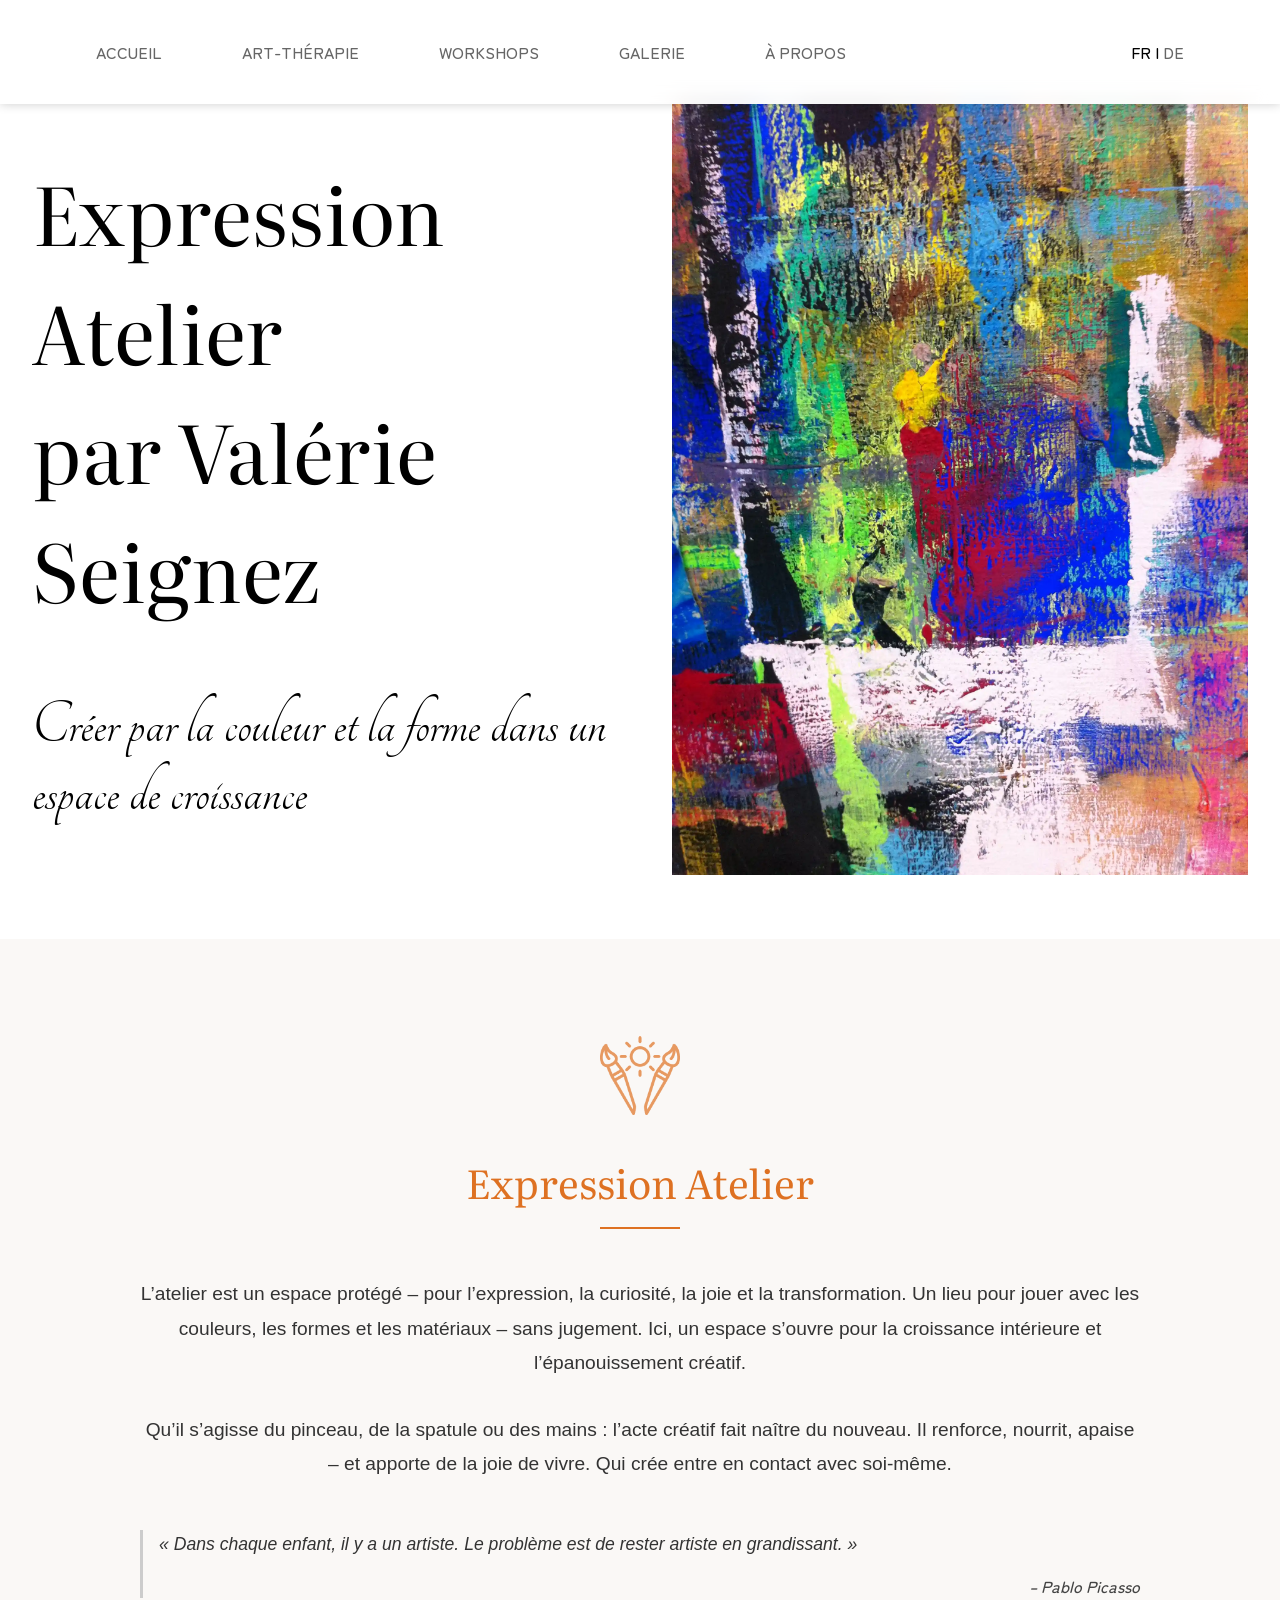
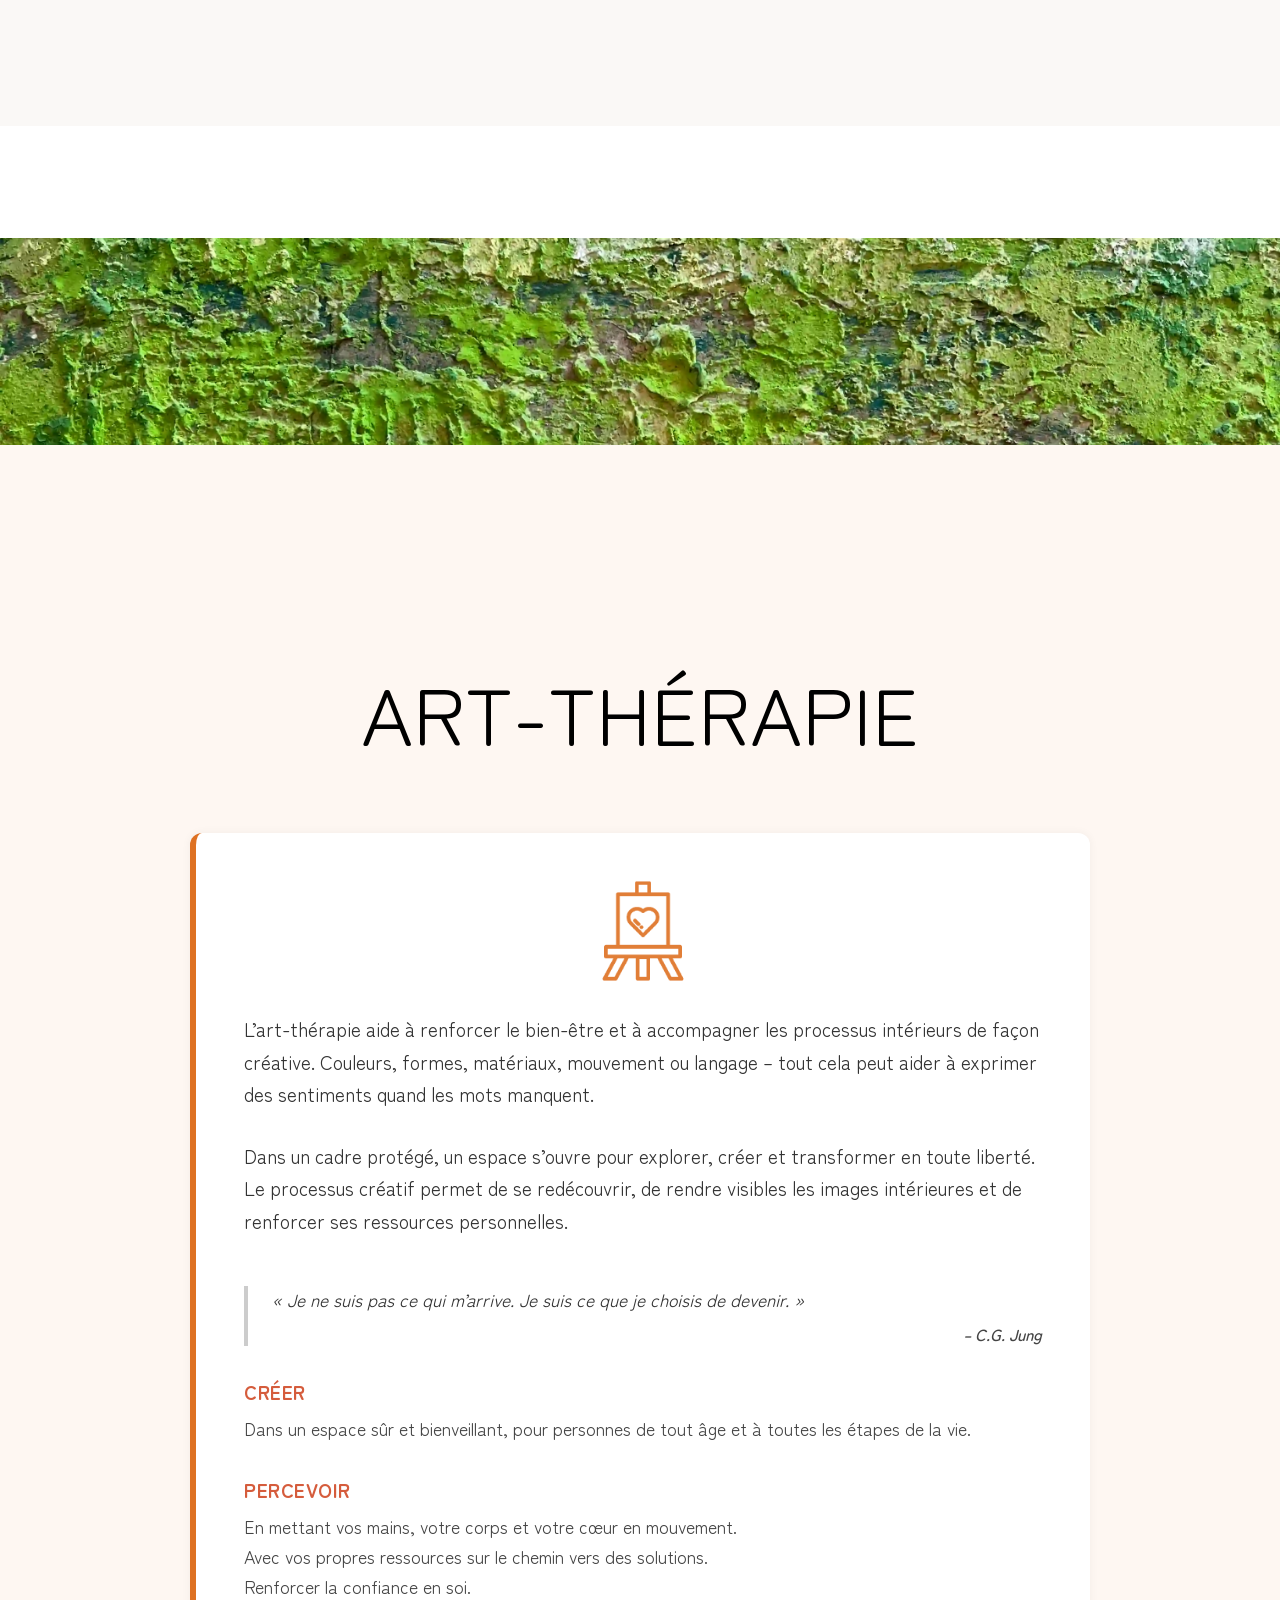
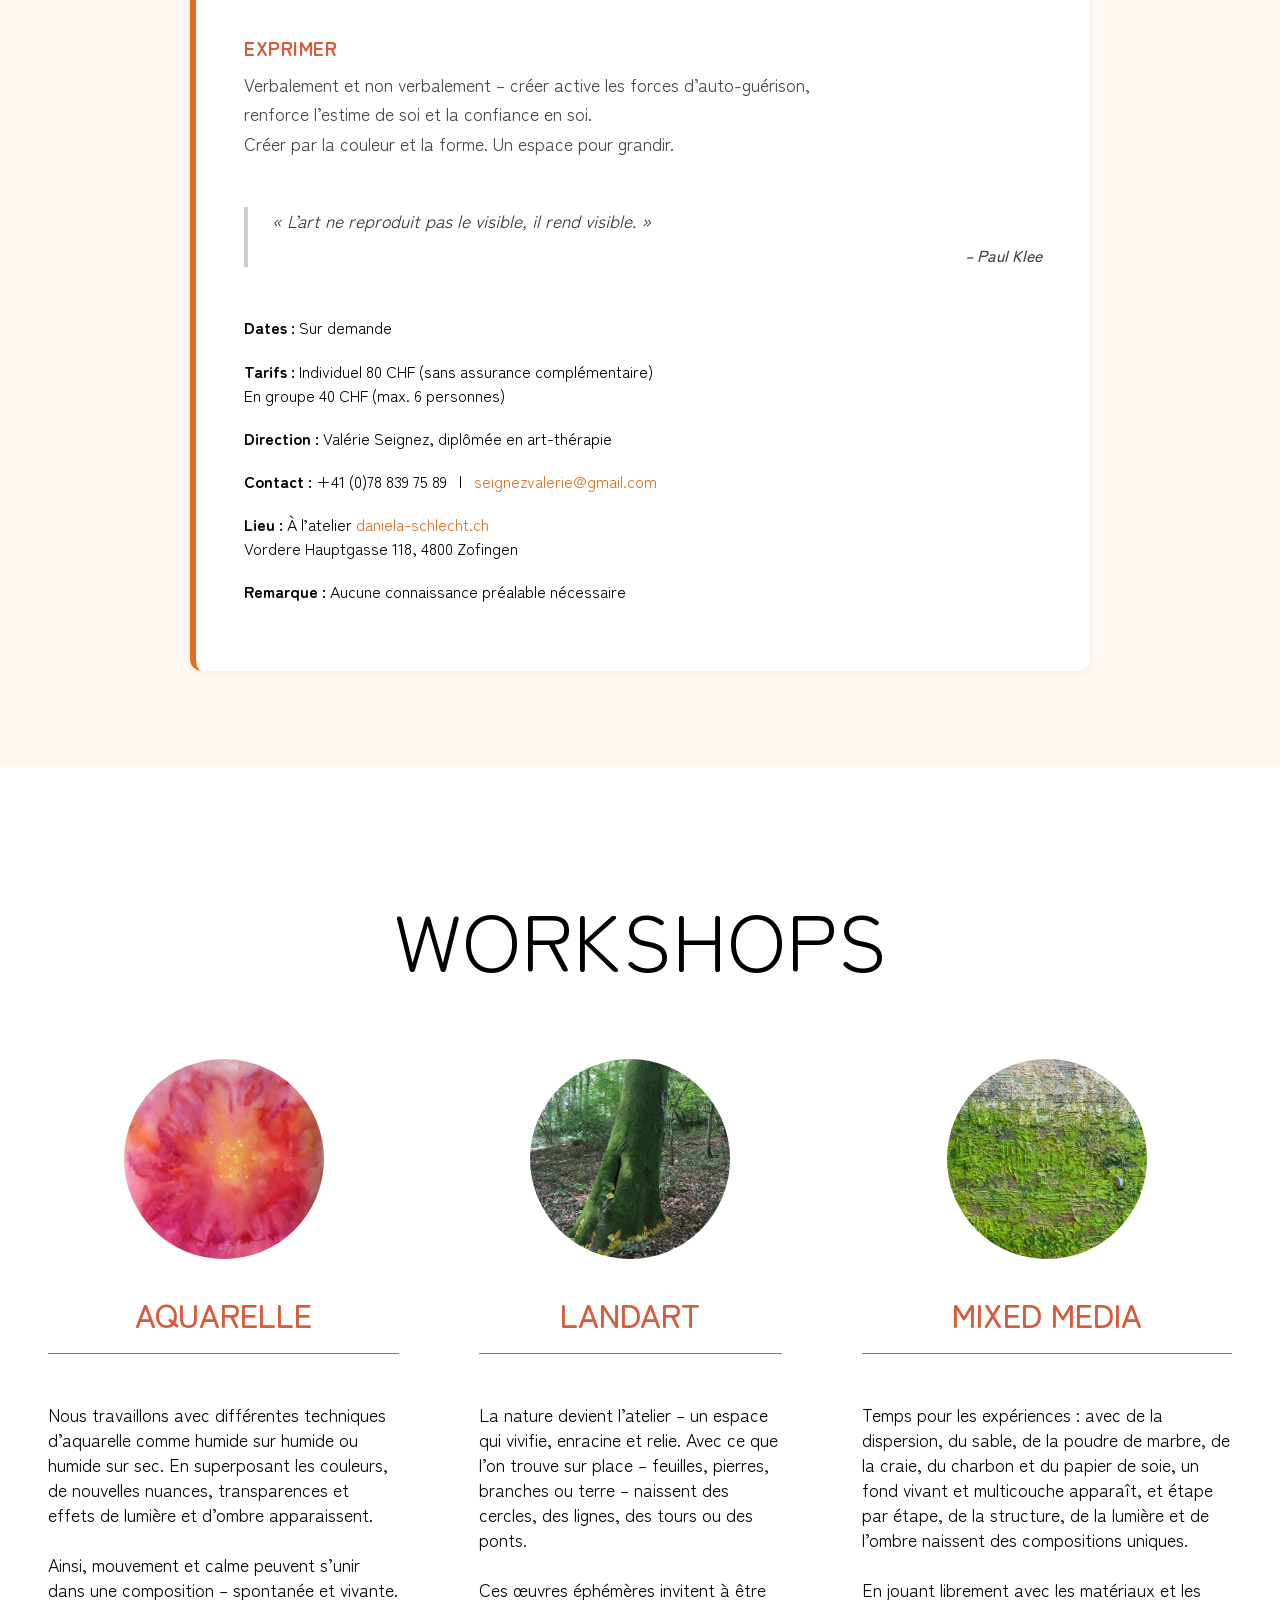
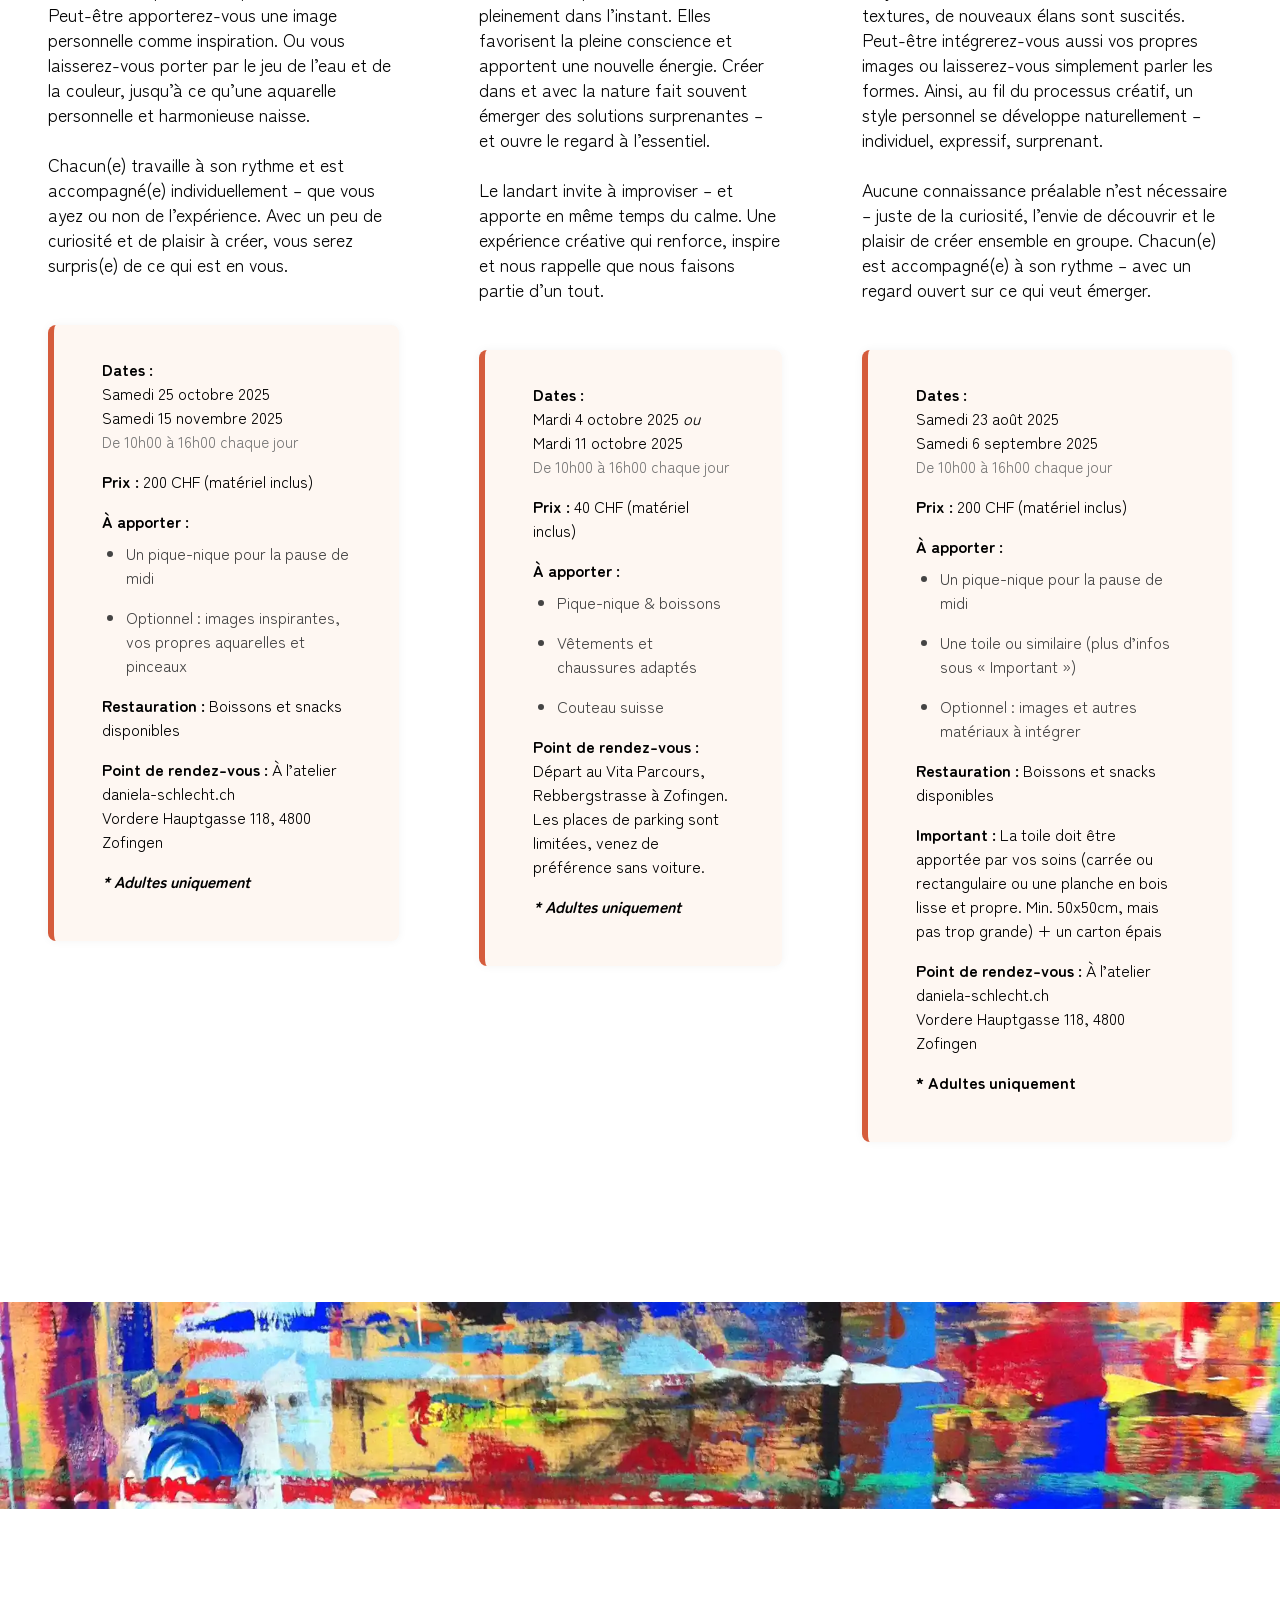
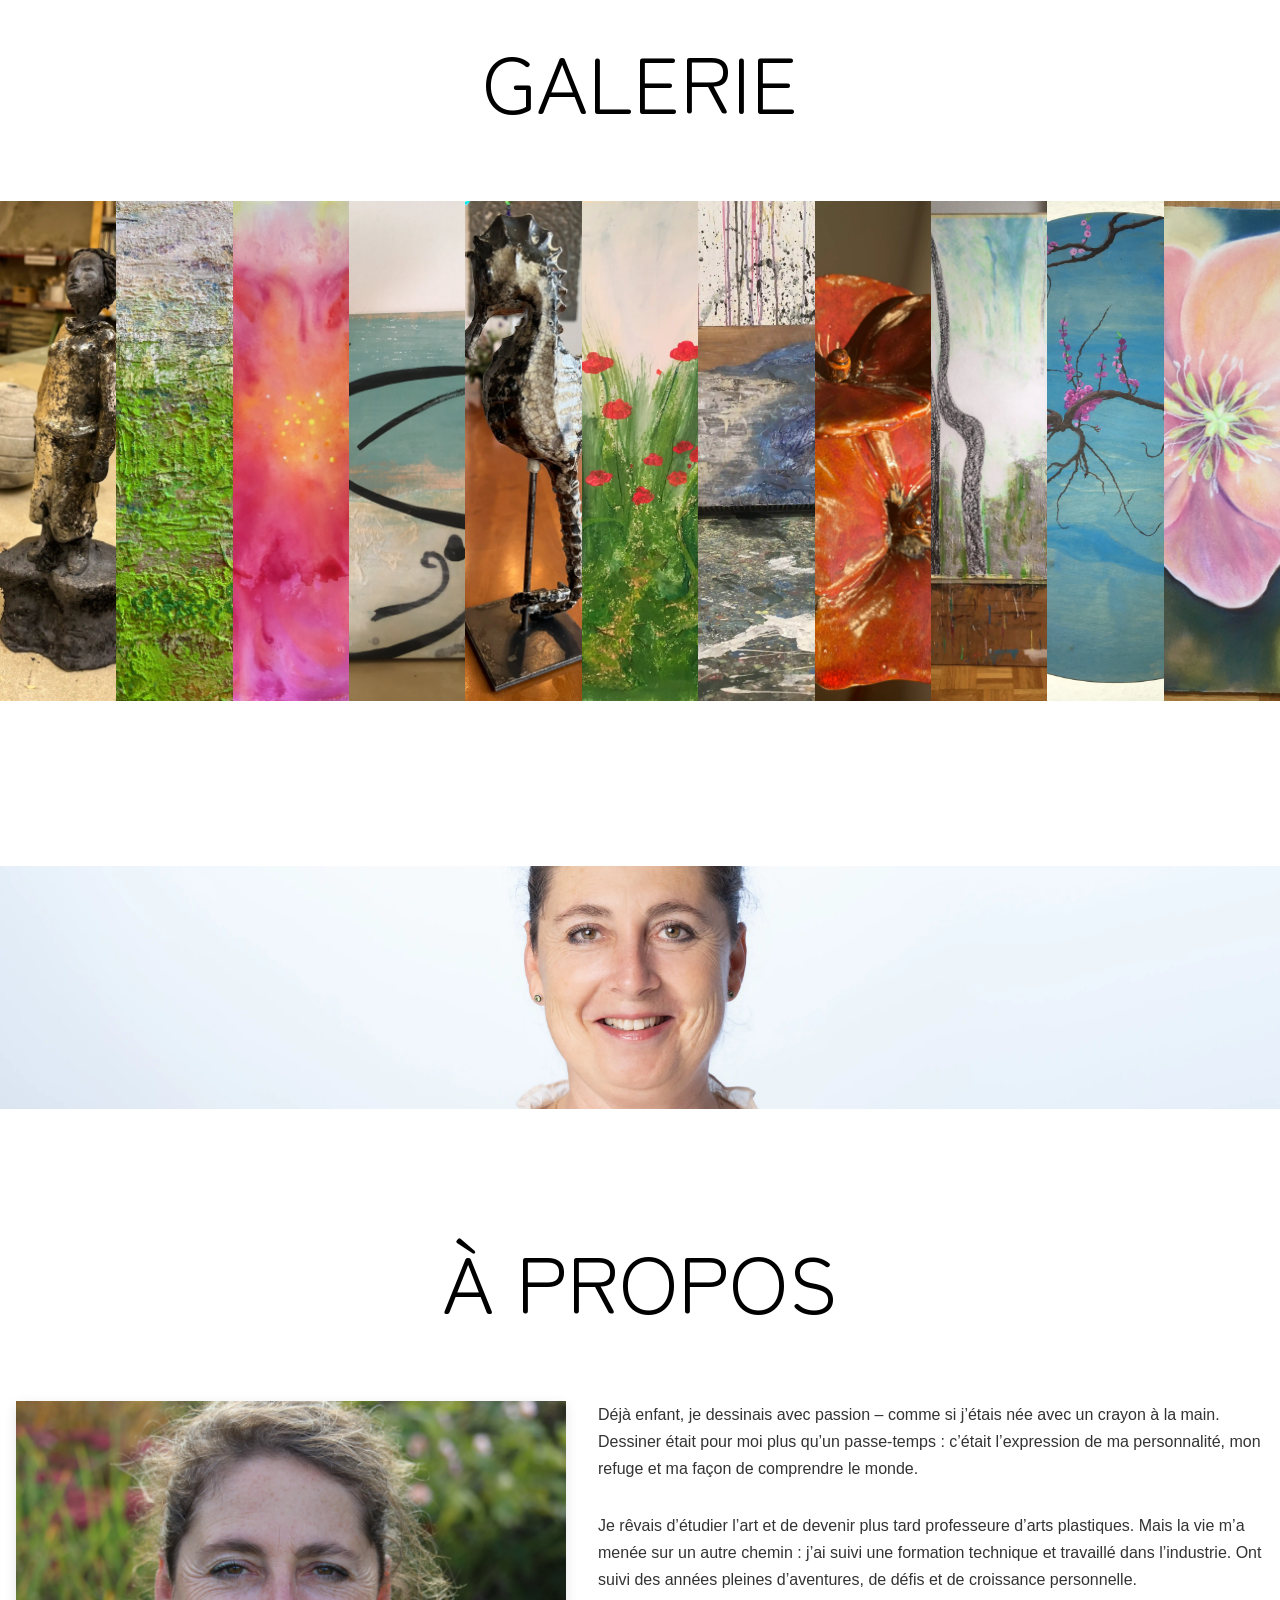
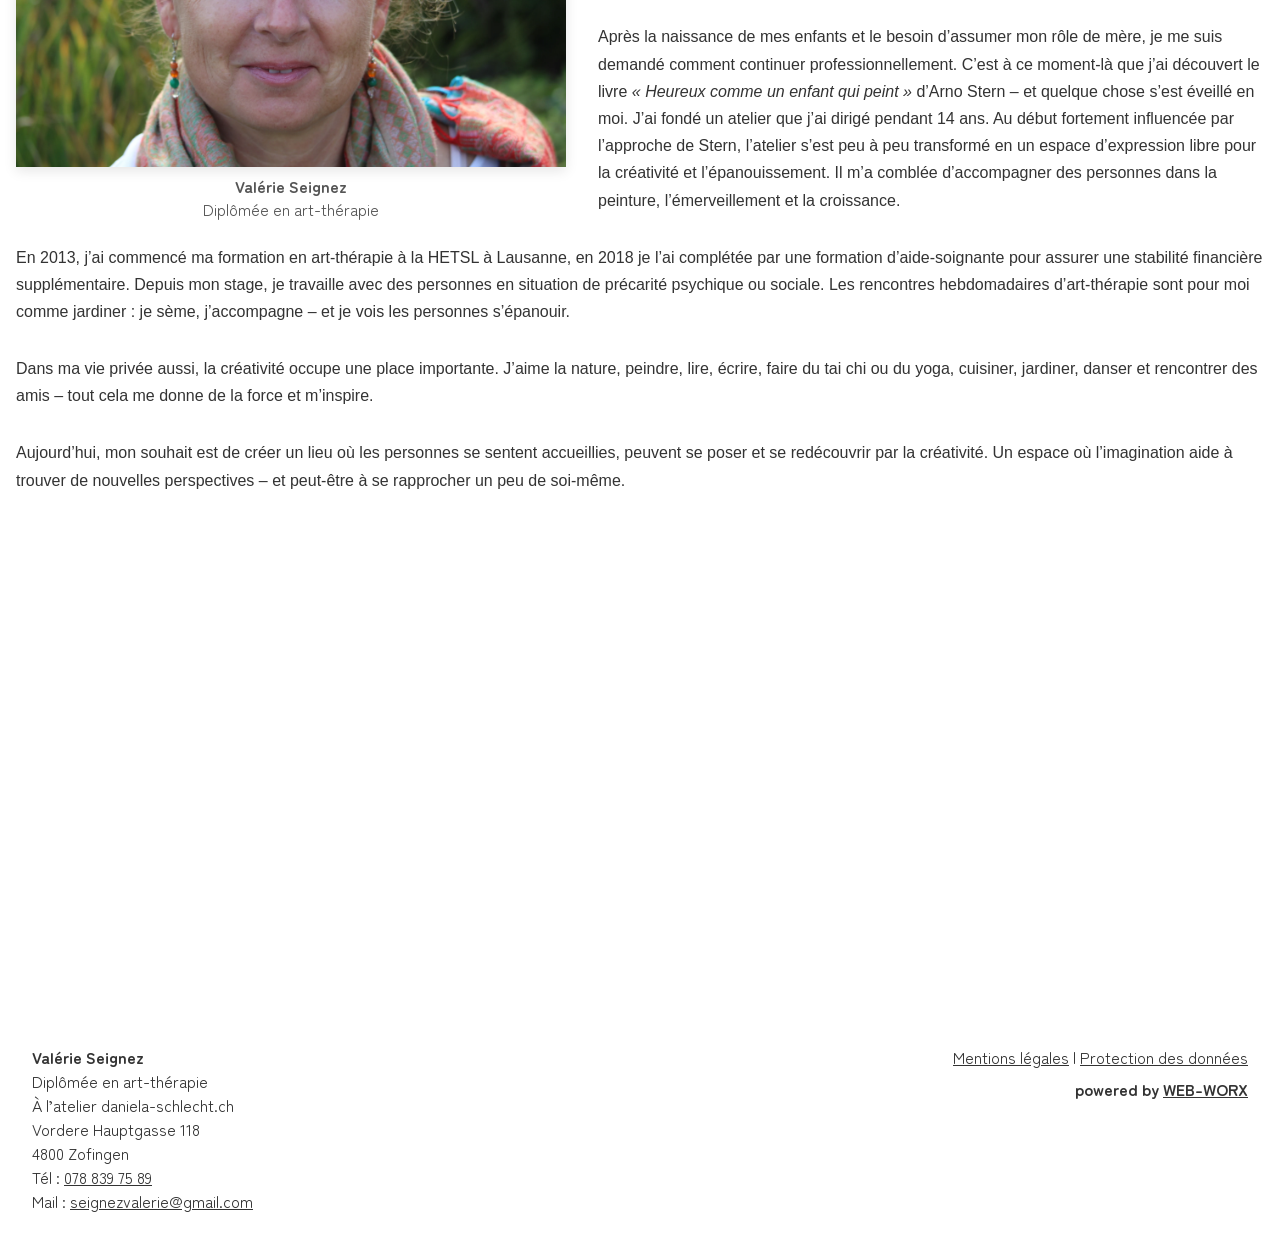
==== français/index.html @ 840bc76c "Translate" ====
<!DOCTYPE html>
<html lang="fr">
    <head>
        <meta charset="UTF-8">
        <meta name="viewport" content="width=device-width, initial-scale=1.0">

        <!--META DESCRIPTIONS-->
        <meta name="description" content="Bienvenue chez Expression Atelier de Valérie Seignez – art-thérapie, atelier d’expression et workshops">
        <meta name="keywords" content="Expression Atelier, Valérie Seignez, Zofingen, peinture, art-thérapie, atelier créatif, thérapie, art, WEB-WORX, Nino Binda">
        <meta name="author" content="Nino Binda von WEB-WORX / https://web-worx.ch/">
        <!-- Basic Open Graph Tags -->
        <meta property="og:title" content="Expression Atelier de Valérie Seignez – La peinture pour votre bien-être">
        <meta property="og:description" content="Bienvenue chez Expression Atelier de Valérie Seignez – art-thérapie, atelier d’expression et workshops">
        <meta property="og:url" content="https://expression-atelier.ch/français/">
        <meta property="og:type" content="website">
        <meta property="og:site_name" content="Expression Atelier de Valérie Seignez">
        <meta property="og:locale" content="fr_CH">
        <!-- Twitter Card data -->
        <meta name="twitter:card" content="summary_large_image">
        <meta name="twitter:title" content="Expression Atelier de Valérie Seignez – La peinture pour votre bien-être">
        <meta name="twitter:description" content="Bienvenue chez Expression Atelier de Valérie Seignez – art-thérapie, atelier d’expression et workshops">
        <meta name="twitter:url" content="https://expression-atelier.ch/français/">

        <title>Expression Atelier | Valérie Seignez</title>

        <!--LINKS ALLGEMEIN-->
        <link rel="canonical" href="https://expression-atelier.ch/français/">
        <link rel="icon" href="../media/flavicon.ico" type="image/x-icon">
        <link rel="stylesheet" href="../styles.css">
        <!--LINKS FONT : Zen Maru Gothic-->
        <link rel="preconnect" href="https://fonts.googleapis.com">
        <link rel="preconnect" href="https://fonts.gstatic.com" crossorigin>
        <link href="https://fonts.googleapis.com/css2?family=Zen+Maru+Gothic:wght@300;400;500;700;900&display=swap" rel="stylesheet">
        <!--LINKS FONT : Literata-->
        <link rel="preconnect" href="https://fonts.googleapis.com">
        <link rel="preconnect" href="https://fonts.gstatic.com" crossorigin>
        <link href="https://fonts.googleapis.com/css2?family=Literata:ital,opsz,wght@0,7..72,200..900;1,7..72,200..900&display=swap" rel="stylesheet">
        <!--LINKS FONT: Tangerine-->
        <link rel="preconnect" href="https://fonts.googleapis.com">
        <link rel="preconnect" href="https://fonts.gstatic.com" crossorigin>
        <link href="https://fonts.googleapis.com/css2?family=Tangerine:wght@400;700&display=swap" rel="stylesheet">
    </head>
<body>
    <header id="header">
        <!--NAVIGATION-->
        <nav>
            <ul class="nav-links">
                <li><a href="#infos">ACCUEIL</a></li>
                <li><a href="#maltherapie">ART-THÉRAPIE</a></li>
                <li><a href="#workshops">WORKSHOPS</a></li>
                <li><a href="#gallery">GALERIE</a></li>
                <li><a href="#uebermich">À PROPOS</a></li>
            </ul>

            <ul class="language">
                <li>FR | <a href="../index.html">DE</a></li>
            </ul>

            <button class="nav-btn" id="navToggle" aria-label="Ouvrir la navigation">
                <span class="bar"></span>
                <span class="bar"></span>
                <span class="bar"></span>
            </button>
        </nav>

    </header>

    <main>
        <section id="infos">
            <div class="sections">
                <div class="info-container">
                <div class="info-text">
                    <h1>Expression Atelier <br> par Valérie Seignez</h1>
                    <h2>Créer par la couleur et la forme dans un espace de croissance</h2>
                </div>
                <div class="info-image">
                    <img src="../media/gemaelde.webp" alt="Une toile avec une peinture colorée de Valérie Seignez">
                </div>
                </div>
            </div>
        </section>

        <section id="intro">
            <div class="intro-container">
                <div class="intro-inhalt">
                <img src="../media/pinsel.png" alt="Symbole : pinceau">
                
                <h3 class="intro-title">Expression Atelier</h3>
                <div class="intro-strich"></div>
                
                <p>
                    L’atelier est un espace protégé – pour l’expression, la curiosité, la joie et la transformation.  
                    Un lieu pour jouer avec les couleurs, les formes et les matériaux – sans jugement.  
                    Ici, un espace s’ouvre pour la croissance intérieure et l’épanouissement créatif.
                </p>

                <p>
                    Qu’il s’agisse du pinceau, de la spatule ou des mains : l’acte créatif fait naître du nouveau.  
                    Il renforce, nourrit, apaise – et apporte de la joie de vivre.  
                    Qui crée entre en contact avec soi-même.
                </p>

                <blockquote>
                    <p>« Dans chaque enfant, il y a un artiste. Le problème est de rester artiste en grandissant. »</p>
                    <cite>– Pablo Picasso</cite>
                </blockquote>
                </div>
            </div>
        </section>

        <div class="querbild-container querbild1" role="img" aria-label="Image provenant de l’art-thérapie"></div>

        <section id="maltherapie">
            <div class="maltherapie-container">
                
                <h4 class="titels">ART-THÉRAPIE</h4>
                
                <div class="maltherapie-box">
                <img class="maltherapie-symbol" src="../media/atelier.png" alt="Symbole : atelier">

                <p>
                    L’art-thérapie aide à renforcer le bien-être et à accompagner les processus intérieurs de façon créative.  
                    Couleurs, formes, matériaux, mouvement ou langage – tout cela peut aider à exprimer des sentiments quand les mots manquent.
                </p>

                <p>
                    Dans un cadre protégé, un espace s’ouvre pour explorer, créer et transformer en toute liberté.  
                    Le processus créatif permet de se redécouvrir, de rendre visibles les images intérieures et de renforcer ses ressources personnelles.
                </p>

                <blockquote>
                    <p>« Je ne suis pas ce qui m’arrive. Je suis ce que je choisis de devenir. »</p>
                    <cite>– C.G. Jung</cite>
                </blockquote>

                <div class="maltherapie-aspekte">
                    <h5>CRÉER</h5>
                    <p>Dans un espace sûr et bienveillant, pour personnes de tout âge et à toutes les étapes de la vie.</p>

                    <h5>PERCEVOIR</h5>
                    <p>En mettant vos mains, votre corps et votre cœur en mouvement.<br>
                    Avec vos propres ressources sur le chemin vers des solutions.<br>
                    Renforcer la confiance en soi.</p>

                    <h5>EXPRIMER</h5>
                    <p>Verbalement et non verbalement – créer active les forces d’auto-guérison,<br>
                    renforce l’estime de soi et la confiance en soi.<br>
                    Créer par la couleur et la forme. Un espace pour grandir.</p>
                </div>
                
                <blockquote>
                    <p>« L’art ne reproduit pas le visible, il rend visible. »</p>
                    <cite>– Paul Klee</cite>
                </blockquote>

                <ul class="maltherapie-info">
                    <li><strong>Dates :</strong> Sur demande</li>
                    <li><strong>Tarifs :</strong> Individuel 80 CHF (sans assurance complémentaire)<br>En groupe 40 CHF (max. 6 personnes)</li>
                    <li><strong>Direction :</strong> Valérie Seignez, diplômée en art-thérapie</li>
                    <li><strong>Contact :</strong> +41 (0)78 839 75 89 &nbsp; | &nbsp; <a href="mailto:seignezvalerie@gmail.com">seignezvalerie@gmail.com</a></li>
                    <li><strong>Lieu :</strong> À l’atelier <a href="https://daniela-schlecht.ch" target="_blank">daniela-schlecht.ch</a><br>Vordere Hauptgasse 118, 4800 Zofingen</li>
                    <li><strong>Remarque :</strong> Aucune connaissance préalable nécessaire</li>
                </ul>
                </div>
            </div>
        </section>

        <section id="workshops">
                <h4 class="titels">WORKSHOPS</h4>

                <div class="angebot-container">

                    <div class="angebotbox">
                        <img class="rundbild" src="../media/aquarell-blume-quadrat.webp" alt="Peinture aquarelle en tons rouges d’une fleur par Valérie Seignez">
                        <h3 class="angeboth3-1">AQUARELLE</h3>
                        <div class="strich2"></div>
                        <p>Nous travaillons avec différentes techniques d’aquarelle comme humide sur humide ou humide sur sec.
                        En superposant les couleurs, de nouvelles nuances, transparences et effets de lumière et d’ombre apparaissent.<br><br>
                        Ainsi, mouvement et calme peuvent s’unir dans une composition – spontanée et vivante.
                        Peut-être apporterez-vous une image personnelle comme inspiration. Ou vous laisserez-vous porter par le jeu de l’eau et de la couleur,
                        jusqu’à ce qu’une aquarelle personnelle et harmonieuse naisse.<br><br>
                        Chacun(e) travaille à son rythme et est accompagné(e) individuellement – que vous ayez ou non de l’expérience.
                        Avec un peu de curiosité et de plaisir à créer, vous serez surpris(e) de ce qui est en vous.</p>
                        <div class="workshop-box">
                            <!--
                            <h3 class="angeboth3-1">Dates des workshops</h3>
                            <div class="strich2"></div>
                            -->

                            <ul class="workshop-info">
                            <li><strong>Dates :</strong> <br>Samedi 25 octobre 2025<br>Samedi 15 novembre 2025<br>
                                <span class="subtext">De 10h00 à 16h00 chaque jour</span>
                            </li>
                            <li><strong>Prix :</strong> 200 CHF (matériel inclus)</li>
                            <li><strong>À apporter :</strong>
                                <ul>
                                <li>Un pique-nique pour la pause de midi</li>
                                <li>Optionnel : images inspirantes, vos propres aquarelles et pinceaux</li>
                                </ul>
                            </li>
                            <li><strong>Restauration :</strong> Boissons et snacks disponibles</li>
                            <li><strong>Point de rendez-vous :</strong> À l’atelier daniela-schlecht.ch<br>Vordere Hauptgasse 118, 4800 Zofingen</li>
                            <li><strong><i>* Adultes uniquement</i></strong></li>
                            </ul>
                        </div>
                    </div>

                    <div class="angebotbox">
                        <img class="rundbild" src="../media/natur-baum-quadrat.webp" alt="Photo d’un arbre recouvert de mousse en forêt">
                        <h3 class="angeboth3-1">LANDART</h3>
                        <div class="strich2"></div>
                        <p>La nature devient l’atelier – un espace qui vivifie, enracine et relie.
                        Avec ce que l’on trouve sur place – feuilles, pierres, branches ou terre – naissent des cercles, des lignes,
                        des tours ou des ponts.<br><br>
                        Ces œuvres éphémères invitent à être pleinement dans l’instant. Elles favorisent la pleine conscience et apportent une nouvelle énergie.
                        Créer dans et avec la nature fait souvent émerger des solutions surprenantes – et ouvre le regard à l’essentiel.<br><br>
                        Le landart invite à improviser – et apporte en même temps du calme.
                        Une expérience créative qui renforce, inspire et nous rappelle que nous faisons partie d’un tout.</p>
                        <div class="workshop-box">
                            <!--
                            <h3 class="angeboth3-1">Dates</h3>
                            <div class="strich2"></div>
                            -->

                            <ul class="workshop-info">
                            <li><strong>Dates :</strong> <br>Mardi 4 octobre 2025 <i>ou</i><br>Mardi 11 octobre 2025<br>
                                <span class="subtext">De 10h00 à 16h00 chaque jour</span>
                            </li>
                            <li><strong>Prix :</strong> 40 CHF (matériel inclus)</li>
                            <li><strong>À apporter :</strong>
                                <ul>
                                <li>Pique-nique & boissons</li>
                                <li>Vêtements et chaussures adaptés</li>
                                <li>Couteau suisse</li>
                                </ul>
                            </li>
                            <li><strong>Point de rendez-vous :</strong> Départ au Vita Parcours, Rebbergstrasse à Zofingen. Les places de parking sont limitées,
                            venez de préférence sans voiture.</li>
                            <li><strong><i>* Adultes uniquement</i></strong></li>
                            </ul>
                        </div>
                    </div>

                    <div class="angebotbox">
                        <img class="rundbild" src="../media/mixed-media-gruen.webp" alt="Peinture mixed media en tons verts et blancs">
                        <h3 class="angeboth3-1">MIXED MEDIA</h3>
                        <div class="strich2"></div>
                        <p>Temps pour les expériences : avec de la dispersion, du sable, de la poudre de marbre, de la craie, du charbon et du papier de soie, un fond vivant et multicouche apparaît, et
                        étape par étape, de la structure, de la lumière et de l’ombre naissent des compositions uniques.<br><br>
                        En jouant librement avec les matériaux et les textures, de nouveaux élans sont suscités. Peut-être intégrerez-vous aussi vos propres images ou laisserez-vous simplement parler les formes.
                        Ainsi, au fil du processus créatif, un style personnel se développe naturellement – individuel, expressif, surprenant.<br><br>
                        Aucune connaissance préalable n’est nécessaire – juste de la curiosité, l’envie de découvrir et le plaisir de créer ensemble en groupe.
                        Chacun(e) est accompagné(e) à son rythme – avec un regard ouvert sur ce qui veut émerger.</p>
                        <div class="workshop-box">
                            <!--
                            <h3 class="angeboth3-1">Dates des workshops</h3>
                            <div class="strich2"></div>
                            -->

                            <ul class="workshop-info">
                            <li><strong>Dates :</strong> <br>Samedi 23 août 2025 <br>Samedi 6 septembre 2025<br>
                                <span class="subtext">De 10h00 à 16h00 chaque jour</span>
                            </li>
                            <li><strong>Prix :</strong> 200 CHF (matériel inclus)</li>
                            <li><strong>À apporter :</strong>
                                <ul>
                                <li>Un pique-nique pour la pause de midi</li>
                                <li>Une toile ou similaire (plus d’infos sous « Important »)</li>
                                <li>Optionnel : images et autres matériaux à intégrer</li>
                                </ul>
                            </li>
                            <li><strong>Restauration :</strong> Boissons et snacks disponibles</li>
                            <li><strong>Important :</strong> La toile doit être apportée par vos soins (carrée ou rectangulaire
                            ou une planche en bois lisse et propre. Min. 50x50cm, mais pas trop grande) + un carton épais</li>
                            <li><strong>Point de rendez-vous :</strong> À l’atelier daniela-schlecht.ch<br>Vordere Hauptgasse 118, 4800 Zofingen</li>
                            <li><strong><i></i>* Adultes uniquement</strong></li>
                            </ul>
                        </div>
                    </div>
                </div>

        </section>

        <div class="querbild-container querbild2" role="img" aria-label="Image provenant de l’art-thérapie"></div>

        <section id="gallery">
                <h4 class="titels">GALERIE</h4>

                <ul class="results">
                    <li class="result">
                        <img src="../media/kleine-skulptur.webp" width="500" height="500" alt="Sculpture d’une petite fille">
                    </li>
                    <li class="result">
                        <img src="../media/gruenes-gemaelde.webp" width="500" height="500" alt="Peinture mixed media en tons verts et blancs">
                    </li>
                    <li class="result">
                        <img src="../media/rote-blume-aquarell.webp" width="500" height="500" alt="Peinture aquarelle en tons rouges d’une fleur par Valérie Seignez">
                    </li>
                    <li class="result">
                        <img src="../media/gemaelde-valerie.webp" width="500" height="500" alt="Peinture sur toile par Valérie Seignez">
                    </li>
                    <li class="result">
                        <img src="../media/seepferd-skulptur.webp" width="500" height="500" alt="Photo d’une sculpture réalisée à l’Expression-Atelier">
                    </li>
                    <li class="result">
                        <img src="../media/blumenwiese-gemaelde.webp" width="500" height="500" alt="Image d’un pré fleuri avec des fleurs rouges par Valérie Seignez, peint en art-thérapie">
                    </li>
                    <li class="result">
                        <img src="../media/drei-gemaelde.webp" width="500" height="500" alt="Exposition d’une peinture sur l’établi à l’Expression-Atelier à Zofingen">
                    </li>
                    <li class="result">
                        <img src="../media/blumen-skulptur.webp" width="500" height="500" alt="Sculpture d’une fleur brun-rouge par Valérie Seignez">
                    </li>
                    <li class="result">
                        <img src="../media/baum-gemaelde.webp" width="500" height="500" alt="Exposition d’une peinture sur l’établi à l’Expression-Atelier à Zofingen">
                    </li>
                    <li class="result">
                        <img src="../media/blaues-gemaelde.webp" width="500" height="500" alt="Peinture d’une branche d’arbre avec des fleurs roses">
                    </li>
                    <!--
                    <li class="result">
                        <img src="media/bild24.webp" width="500" height="500" alt="">
                    </li>
                    -->
                    <li class="result">
                        <img src="../media/rosa-blume.webp" width="500" height="500" alt="Peinture d’une fleur rose par Valérie Seignez">
                    </li>
                </ul>
        </section>
        
        <div class="querbild-container querbild3" role="img" aria-label="Image provenant de l’art-thérapie"></div>
        
        <section id="uebermich">
    <h4 class="titels">À PROPOS</h4>

    <div class="uebermich-container">
        <div class="portrait-wrapper">
            <img src="../media/valerie-seignez.webp" alt="Portrait de Valérie Seignez" class="portrait">
            <div class="portrait-caption">
                <strong>Valérie Seignez</strong><br>
                Diplômée en art-thérapie
            </div>
        </div>

        <div class="uebermich-text">
            <p>
                Déjà enfant, je dessinais avec passion – comme si j’étais née avec un crayon à la main. Dessiner était pour moi plus qu’un passe-temps : c’était l’expression de ma personnalité, mon refuge et ma façon de comprendre le monde.
            </p>
            <br>
            <p>
                Je rêvais d’étudier l’art et de devenir plus tard professeure d’arts plastiques. Mais la vie m’a menée sur un autre chemin : j’ai suivi une formation technique et travaillé dans l’industrie. Ont suivi des années pleines d’aventures, de défis et de croissance personnelle.
            </p>
            <br>
            <p>
                Après la naissance de mes enfants et le besoin d’assumer mon rôle de mère, je me suis demandé comment continuer professionnellement. C’est à ce moment-là que j’ai découvert le livre <em>« Heureux comme un enfant qui peint »</em> d’Arno Stern – et quelque chose s’est éveillé en moi. J’ai fondé un atelier que j’ai dirigé pendant 14 ans. Au début fortement influencée par l’approche de Stern, l’atelier s’est peu à peu transformé en un espace d’expression libre pour la créativité et l’épanouissement. Il m’a comblée d’accompagner des personnes dans la peinture, l’émerveillement et la croissance.
            </p>
            <br>
            <p>
                En 2013, j’ai commencé ma formation en art-thérapie à la HETSL à Lausanne, en 2018 je l’ai complétée par une formation d’aide-soignante pour assurer une stabilité financière supplémentaire. Depuis mon stage, je travaille avec des personnes en situation de précarité psychique ou sociale. Les rencontres hebdomadaires d’art-thérapie sont pour moi comme jardiner : je sème, j’accompagne – et je vois les personnes s’épanouir.
            </p>
            <br>
            <p>
                Dans ma vie privée aussi, la créativité occupe une place importante. J’aime la nature, peindre, lire, écrire, faire du tai chi ou du yoga, cuisiner, jardiner, danser et rencontrer des amis – tout cela me donne de la force et m’inspire.
            </p>
            <br>
            <p>
                Aujourd’hui, mon souhait est de créer un lieu où les personnes se sentent accueillies, peuvent se poser et se redécouvrir par la créativité. Un espace où l’imagination aide à trouver de nouvelles perspectives – et peut-être à se rapprocher un peu de soi-même.
            </p>
        </div>
    </div>
        </section>


        <section id="map">
            <iframe src="https://www.google.com/maps/embed?pb=!1m18!1m12!1m3!1d1311.2317800539004!2d7.947601922836065!3d47.2868981600659!2m3!1f0!2f0!3f0!3m2!1i1024!2i768!4f13.1!3m3!1m2!1s0x4790258378cb3c19%3A0x79628f9f6ca295f9!2sVordere%20Hauptgasse%20118%2C%204800%20Zofingen!5e0!3m2!1sde!2sch!4v1747604691054!5m2!1sde!2sch" 
            width="100%" height="450" style="border:0;" allowfullscreen="" loading="lazy" referrerpolicy="no-referrer-when-downgrade">
            </iframe>
        </section>
    </main>

    <!--------------------------FOOTER-------------------------->
    <footer id="site-footer">
        <div class="footer-container">
            <div class="footer-contact">
            <p><strong>Valérie Seignez</strong><br>
                Diplômée en art-thérapie<br>
                À l’atelier daniela-schlecht.ch<br>
                Vordere Hauptgasse 118<br>
                4800 Zofingen<br>
                Tél : <a href="tel:+41788397589">078 839 75 89</a><br>
                Mail : <a href="mailto:seignezvalerie@gmail.com">seignezvalerie@gmail.com</a>
            </p>
            </div>

            <div class="footer-meta">
            <div class="footer-links">
                <a href="mentions-legales/">Mentions légales</a> |
                <a href="protection-des-donnes/">Protection des données</a>
            </div>
            <div class="footer-credit">
                <strong>
                powered by <a href="https://web-worx.ch" target="_blank">WEB-WORX</a>
                </strong>
            </div>
            </div>
        </div>
    </footer>



    <script src="../script.js"></script>
</body>
</html>
---- styles.css ----
*, *::before, *::after {
    margin: 0;
    padding: 0;
    box-sizing: border-box;
    scroll-behavior: smooth;
}
body {
    font-family: Zen Maru Gothic, sans-serif;
    background-color: #ffffff;
}
:root {
    --purple: #a03762;
    --rose: #c74678;
    --darkorange: #d55c3c;
    --orange: #de7122;
    --yellow: #d09d2c;
    --lerp-0: 1;
    --lerp-1: 0.5787037;
    --lerp-2: 0.2962963;
    --lerp-3: 0.125;
    --lerp-4: 0.037037;
    --lerp-5: 0.0046296;
    --lerp-6: 0;
}
/* Reset */
*, *::before, *::after {
    margin: 0;
    padding: 0;
    box-sizing: border-box;
    font-size: 16px;
}
/* ------------------ NAVIGATION ------------------ */
.nav-btn {
    display: none;
}
header {
  width: 100%;
  position: fixed;
  top: 0;
  left: 0;
  padding: 2.5rem 6rem;
  backdrop-filter: blur(10px);
  box-shadow: 0 0 10px rgba(0, 0, 0, 0.2);
  z-index: 10;
  transition: background 0.3s ease;
}
nav {
    max-width: 1650px;
    margin: 0 auto;
    display: flex;
    justify-content: space-between;
    align-items: center;
}
nav ul {
    display: flex;
    align-items: center;
    gap: 5rem;
}
nav ul li {
    list-style: none;
    font-weight: 500;
}
nav ul li a {
    color: #666666;
    text-decoration: none;
    transition: 0.3s;
    padding: 1rem 0;
    cursor: pointer;
}
nav ul li a:hover {
    color: #999999;
}
/* Hamburger Button */
.nav-btn {
    display: none;         /* bleibt versteckt ab 1000px */
    width: 2.5rem;
    height: 2.5rem;
    flex-direction: column;
    justify-content: space-around;
    align-items: center;
    background: none;
    border: none;
    cursor: pointer;
    z-index: 20;
}
.nav-btn .bar {
    width: 100%;
    height: 4px;         /* war 3px */
    background-color: #333;
    border-radius: 10px;
    transition: transform 0.3s ease, opacity 0.3s ease;
    transform-origin: center;
    /* (optional) hint to browser for GPU acceleration */
    will-change: transform, opacity;
}
.nav-btn.open .bar {
    /* entferne den normalen Stack */
    position: absolute;
    top: 50%;
    left: 50%;
    margin: 0;
}

/* Animation Hamburger -> X */
.nav-btn.open .bar:nth-child(1) {
    transform: translate(-50%, -50%) rotate(45deg);
}

.nav-btn.open .bar:nth-child(2) {
    opacity: 0;
}

.nav-btn.open .bar:nth-child(3) {
    transform: translate(-50%, -50%) rotate(-45deg);
}

/* --------------- INFO --------------- */
/* --------------- INFO --------------- */
/* --------------- INFO --------------- */
main {
    padding-top: 2.5rem; /* etwa Header-Höhe: 2.5rem oben + 2.5rem unten + Inhalt */
}
section {
    max-width: 1650px;
    margin: 0 auto;
}
.sections {
    padding: 0rem 2rem;
}
h1 {
    font-size: 5.5rem;
    font-weight: 400;
    font-family: Literata, sans-serif;
}
h2 {
    font-size: 4rem;
    font-weight: 400;
    font-family: Tangerine, sans-serif;
    margin-top: 4rem;
}
.titels {
    text-align: center;
    font-size: 5rem;
    font-weight: 400;
    margin: 0 0 4rem 0;
    padding-top: 7rem;
}
/* INFO-Section: Desktop */
#infos .info-container {
    display: flex;
    align-items: center;
    gap: 4rem;
    padding: 4rem 0rem;
}

#infos .info-text {
  flex: 1;
}

#infos .info-image {
  flex: 1;
}

#infos .info-image img {
  width: 100%;
  height: auto;
  display: block;
}

/* --------------- INTRO --------------- */
/* --------------- INTRO --------------- */
/* --------------- INTRO --------------- */
#intro {
  background-color: #faf8f6;
  padding: 6rem 2rem;
}

.intro-container {
  max-width: 1000px;
  margin: 0 auto;
  text-align: center;
}

.intro-inhalt img {
  height: 80px;
  margin-bottom: 2rem;
  opacity: 0.7;
}

.intro-title {
  font-size: 2.5rem;
  font-weight: 400;
  color: var(--orange);
  font-family: Literata, serif;
  margin-bottom: 0.5rem;
}

.intro-strich {
  width: 80px;
  height: 2px;
  background-color: var(--orange);
  margin: 1rem auto 3rem auto;
}

#intro p {
  font-size: 1.2rem;
  line-height: 1.8;
  font-family: "Helvetica Neue", sans-serif;
  color: #333;
  margin-bottom: 2rem;
}

#intro blockquote {
  font-style: italic;
  color: #666;
  margin-top: 3rem;
  padding-left: 1rem;
  border-left: 3px solid #ccc;
  text-align: left;
}

#intro blockquote p {
  font-size: 1.1rem;
  line-height: 1.6;
  margin: 0;
}

#intro cite {
  display: block;
  margin-top: 1rem;
  text-align: right;
  font-weight: 500;
  color: #444;
}
/* --------------- INTRO --------------- */
/* --------------- INTRO --------------- */
/* --------------- INTRO --------------- */
#maltherapie {
  background-color: #fef7f2;
  padding: 6rem 2rem;
}

.maltherapie-container {
  max-width: 900px;
  margin: 0 auto;
}

.maltherapie-box {
  background-color: white;
  padding: 3rem;
  border-left: 6px solid var(--orange);
  border-radius: 12px;
  box-shadow: 0 0 10px rgba(0,0,0,0.05);
  text-align: left;
}

.maltherapie-symbol {
  height: 100px;
  display: block;
  margin: 0 auto 2rem auto;
  opacity: 0.9;
}

.maltherapie-box p {
  font-size: 1.2rem;
  line-height: 1.7;
  color: #333;
  margin-bottom: 1.8rem;
}

.maltherapie-aspekte h5 {
  font-size: 1.2rem;
  color: var(--darkorange);
  margin-top: 2rem;
  margin-bottom: 0.5rem;
  text-transform: uppercase;
  letter-spacing: 0.5px;
}

.maltherapie-aspekte p {
  margin-bottom: 1rem;
  font-size: 1.1rem;
  color: #444;
}

.maltherapie-info {
  list-style: none;
  padding: 0;
  margin-top: 3rem;
  font-size: 1.1rem;
}

.maltherapie-info li {
  margin-bottom: 1.2rem;
}

.maltherapie-info a {
  color: var(--orange);
  text-decoration: none;
}

.maltherapie-info a:hover {
  text-decoration: underline;
}

#maltherapie blockquote {
  font-style: italic;
  color: #666;
  margin: 3rem 0 2rem;
  padding-left: 1.5rem;
  border-left: 4px solid #ccc;
}

#maltherapie blockquote p {
  margin: 0;
  font-size: 1.1rem;
  line-height: 1.6;
}

#maltherapie cite {
  display: block;
  margin-top: 0.5rem;
  text-align: right;
  font-weight: 500;
  color: #444;
}

/* --------------- ANGEBOT --------------- */
/* --------------- ANGEBOT --------------- */
/* --------------- ANGEBOT --------------- */
.angebot-container {
    display: flex;
    gap: 5rem;
    margin: 3rem 0;
    padding: 0 3rem;
}
.angeboth3 {
    font-size: 2rem;
    font-weight: 410;
    margin-bottom: 0.5rem;
    color: var(--orange);
}
.strich, .strich2 {
    height: 1px;
    width: 100%;
    background-color: var(--orange);
    margin-bottom: 3rem;
}
.angebot-flex img {
    height: 110px;
    float: left;
    padding: 0 2rem 0.5rem 0;
}
.angebot-container p {
    font-size: 1.1rem;
}
blockquote {
    font-style: italic;
    margin: 4rem 0 2em 0;
    padding-left: 1em;
    border-left: 4px solid #ccc;
    color: #555;
  }

  cite {
    display: block;
    margin-top: 0.5em;
    text-align: right;
    font-weight: bold;
    color: #333;
  }
/* --------------- QUERBILD --------------- */
.querbild-container {
    position: relative;
    width: 100%;
    height: 23svh; /* Höhe des Containers */
    overflow: hidden;
    
    background-size: cover;
    background-position: center 40%;
    margin: 7rem 0 0 0;
}
.querbild1 {
    background-image: url('media/gruenes-gemaelde.webp');
}
.querbild2 {
    background-image: url('media/farbenfrohes-gemaelde.webp');
}
.querbild3 {
    background-image: url('media/valerie-seignez-studio.webp');
    background-position: center 23%;
    height: 27svh; /* Höhe des Containers */
}
/* --------------- WORKSHOPS --------------- */
/* --------------- WORKSHOPS --------------- */
/* --------------- WORKSHOPS --------------- */
.rundbild {
    width: 200px;
    border-radius: 50%;
    display: block;
    margin: 0 auto 2rem auto;
}
.angeboth3-1 {
    font-size: 2rem;
    font-weight: 410;
    text-align: center;
    margin-bottom: 1rem;
    color: var(--darkorange);
}
.strich2 {
    background-color: var(--darkorange);
}
.workshop-box {
  background-color: #fef7f2;
  padding: 2rem 3rem;
  margin: 3rem 0;
  border-left: 6px solid var(--darkorange);
  border-radius: 8px;
  box-shadow: 0 0 10px rgba(0,0,0,0.05);
}
.workshop-info {
  list-style: none;
  padding: 0;
  margin: 0;
  font-size: 1.1rem;
}
.workshop-info li {
  margin-bottom: 1rem;
}
.workshop-info ul {
  margin-top: 0.5rem;
  margin-left: 1.5rem;
  list-style: disc;
  font-size: 1rem;
  color: #444;
}
.subtext {
  font-size: 0.95rem;
  color: #777;
}

/* --------------- GALLERY --------------- */
/* --------------- GALLERY --------------- */
/* --------------- GALLERY --------------- */
#gallery ul {
  display: flex;
  padding: 0;
  margin: 0 auto 10rem auto;
  list-style-type: none;
}

#gallery li {
  padding: 0;
}

#gallery img {
  max-width: 100%;
  width: 100%;
  object-fit: cover;
  transition: all 0.2s ease;
}

#gallery ul:is(:hover, :focus-within) img {
  opacity: calc(0.1 + (var(--active-lerp, 0) * 0.9));
  filter: grayscale(calc(1 - var(--active-lerp, 0)));
}

#gallery a {
  outline-offset: 4px;
}

#gallery li {
  flex: calc(0.1 + (var(--active-lerp, 0) * 1));
  transition: flex 0.2s ease;
}

#gallery li:is(:hover, :focus-within) {
  --active-lerp: var(--lerp-0);
  z-index: 7;
}
#gallery li:has( + li:is(:hover, :focus-within)),
#gallery li:is(:hover, :focus-within) + li {
  --active-lerp: var(--lerp-1);
  z-index: 6;
}
#gallery li:has( + li + li:is(:hover, :focus-within)),
#gallery li:is(:hover, :focus-within) + li + li {
  --active-lerp: var(--lerp-2);
  z-index: 5;
}
#gallery li:has( + li + li + li:is(:hover, :focus-within)),
#gallery li:is(:hover, :focus-within) + li + li + li {
  --active-lerp: var(--lerp-3);
  z-index: 4;
}
#gallery li:has( + li + li + li + li:is(:hover, :focus-within)),
#gallery li:is(:hover, :focus-within) + li + li + li + li {
  --active-lerp: var(--lerp-4);
  z-index: 3;
}
#gallery li:has( + li + li + li + li + li:is(:hover, :focus-within)),
#gallery li:is(:hover, :focus-within) + li + li + li + li + li {
  --active-lerp: var(--lerp-5);
  z-index: 2;
}
#gallery li:has( + li + li + li + li + li + li:is(:hover, :focus-within)),
#gallery li:is(:hover, :focus-within) + li + li + li + li + li + li {
  --active-lerp: var(--lerp-6);
  z-index: 1;
}
/* Unter 1200px – Galerie wird grid-basiert mit 2 Spalten */
@media (max-width: 1199px) {
  #gallery ul {
    display: grid;
    grid-template-columns: repeat(2, 1fr);
    gap: 1rem;
  }

  #gallery li {
    flex: none;
  }

  #gallery img {
    width: 100%;
    height: auto;
    aspect-ratio: 1 / 1;
  }
}
/* --------------- ÜBER MICH --------------- */
/* --------------- ÜBER MICH --------------- */
/* --------------- ÜBER MICH --------------- */
.uebermich-container {
  max-width: 1650px;
  margin: 0 auto 4rem auto;
  position: relative;
  padding: 0 1rem;
}

.portrait-wrapper {
  float: left;
  max-width: 550px;
  margin: 0 2rem 1rem 0;
  text-align: center;
}

.portrait {
  width: 100%;
  height: auto;
  box-shadow: 0 4px 12px rgba(0, 0, 0, 0.1);
  display: block;
}

.portrait-caption {
  font-size: 1rem;
  color: #555;
  margin-top: 0.5rem;
  line-height: 1.4;
}

.uebermich-text {
  font-family: "Helvetica Neue", sans-serif;
  font-size: 1.1rem;
  line-height: 1.7;
  color: #333;
}

@media (max-width: 768px) {
  .portrait-wrapper {
    float: none;
    margin: 0 auto 2rem auto;
  }

  .portrait-caption {
    text-align: center;
  }
}
/* --------------- IMPRESSUM --------------- */
/* --------------- IMPRESSUM --------------- */
/* --------------- IMPRESSUM --------------- */
#impressum {
  padding: 6rem 2rem 4rem 2rem;
  text-align: left;
}
#impressum h1 {
    font-size: 3rem;
    font-weight: 400;
    font-family: Literata, sans-serif;
}
#impressum h3 {
  margin-top: 1rem;
  font-size: 1.5rem;
}
#impressum ul {
  padding-left: 1.1rem;
}
/* --------------- FOOTER --------------- */
/* --------------- FOOTER --------------- */
#site-footer {
  padding: 2rem;
  font-size: 0.95rem;
  color: #333;
}

.footer-container {
  max-width: 1650px;
  margin: 0 auto;
  display: flex;
  justify-content: space-between;
  align-items: flex-start;
  flex-wrap: wrap;
  gap: 1rem;
}

.footer-contact a,
.footer-meta a {
  color: inherit;
  text-decoration: underline;
}

.footer-contact a:hover,
.footer-meta a:hover {
  text-decoration: underline;
}

.footer-contact {
  flex: 1 1 300px;
}

.footer-meta {
  flex: 1 1 300px;
  display: flex;
  flex-direction: column;
  align-items: flex-end;
  text-align: right;
  gap: 0.5rem;
}

.footer-credit {
  font-size: 0.85rem;
}

/* Media Query für kleine Bildschirme */
@media (max-width: 768px) {
  .footer-meta {
    align-items: flex-start;
    text-align: left;
  }
}


/* Unter 768px – Galerie wird einspaltig */
@media (max-width: 767px) {
  #gallery ul {
    grid-template-columns: 1fr;
  }
}
/* --------------- MAP --------------- */
/* --------------- MAP --------------- */
/* --------------- MAP --------------- */
#map {
  max-width: none;
  width: 100vw;
  margin: 0; /* Entferne margin auto */
}

#map .map-iframe {
  width: 100%;
  border: 0;
  display: block;
}
@media (max-width: 1500px) {
    h1 {
    font-size: 5rem;
}
    #impressum, #impressum h1, #impressum h2 {
      text-align: left;
    }
}
@media (max-width: 1200px) {
    h1 {
    font-size: 4.5rem;
}
    h2 {
        font-size: 3rem;
        margin-top: 2rem;
    }
}
/* Mobile Navigation Styling */
@media (max-width: 1000px) {
    header {
    background: rgba(0, 0, 0, 0) !important; /* wichtig: !important verhindert das Überschreiben */
    backdrop-filter: none;
    box-shadow: none !important;
  }

    .nav-btn {
    display: flex;
    position: absolute;
    top: 2rem;
    right: 2rem;
    z-index: 20;
  }

    /* restliche mobile-Stile... */
    nav {
    flex-direction: column;
    align-items: center;
    justify-content: flex-start;
    padding: 2rem;
    height: auto;
  }
    body.nav-open header {
    background: rgba(255, 255, 255, 0.9) !important;
    backdrop-filter: blur(10px);
    box-shadow: 0 0 10px rgba(0, 0, 0, 0.2);
  }
    body.nav-open nav {
    height: 100vh;
  }
    .nav-links,
    .language {
    width: 100%;
    text-align: center;
    display: none;
    margin-top: 4rem;
  }
  .nav-links a {
    font-size: 1.1rem;
  }
    .nav-links.show, .language.show {
        display: flex;
        flex-direction: column;
    }
    .language {
        order: 2;
        font-size: 1.2rem;
        margin-top: auto;
        margin-bottom: 3rem;
    }

    main {
    padding-top: 6rem;
    }
    #infos .info-container {
        flex-direction: column;
        padding: 2rem 1rem;
        min-height: 100vh;      /* wenn die Section das ganze Viewport-Height einnehmen soll */
        justify-content: center;
    }
    .angebot-container {
    flex-direction: column;
    }
    blockquote {
        margin: 2rem 0 2em 0;
  }
}
@media (max-width: 800px) {
    h1, h2 {
        text-align: center;
    }
  .titels {
      font-size: 3.5rem;
  }
  #impressum {
  padding: 6rem 1rem 4rem 1rem;
}
  #impressum h1 {
    font-size: 2.5rem;
    text-align: left;
  }
}
@media (max-width: 600px) {
    main {
    padding-top: 5rem;
    }
  #map .map-iframe {
    height: 200px;
  }
    h4 {
        font-size: 4rem;
    }
}
@media (max-width: 500px) {
    h1 {
    font-size: 3.5rem;
}
    h2 {
        font-size: 2.5rem;
        margin-top: 2rem;
    }
  .titels {
      font-size: 2.6rem;
  }
    .sections {
    padding: 0rem;
}
    #infos .info-container {
    margin-bottom: 2rem;
}
.angebot-container {
    padding: 0 1rem;
}
.querbild-container {
    margin: 3rem 0 4rem 0;
}
}
@media (max-width: 450px) {
    .angeboth3 {
        font-size: 1.75rem;
    }
    h4 {
        font-size: 3.4rem;
    }
}
@media (max-width: 400px) {
    h1 {
    font-size: 3.3rem;
}
    h2 {
        font-size: 2.5rem;
        margin-top: 2rem;
    }
    #infos .info-container {
    gap: 2rem;
}
}
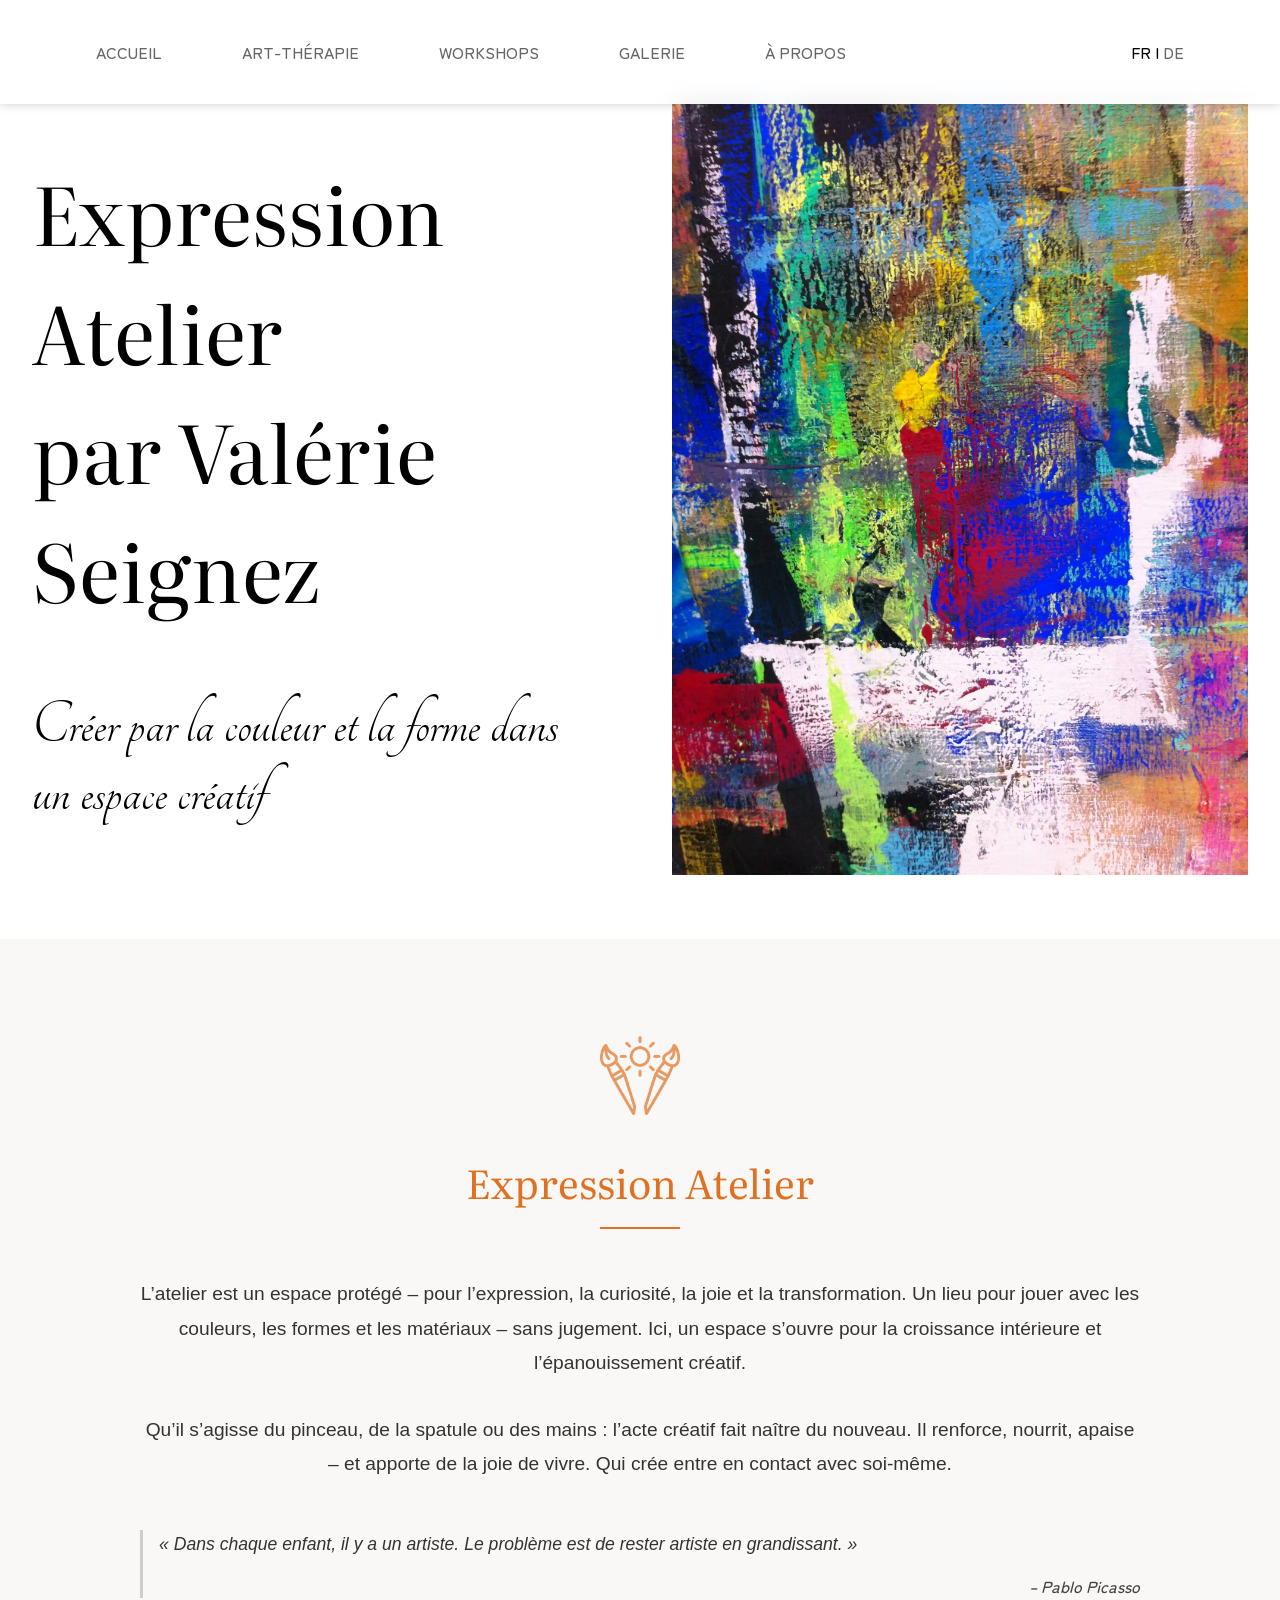
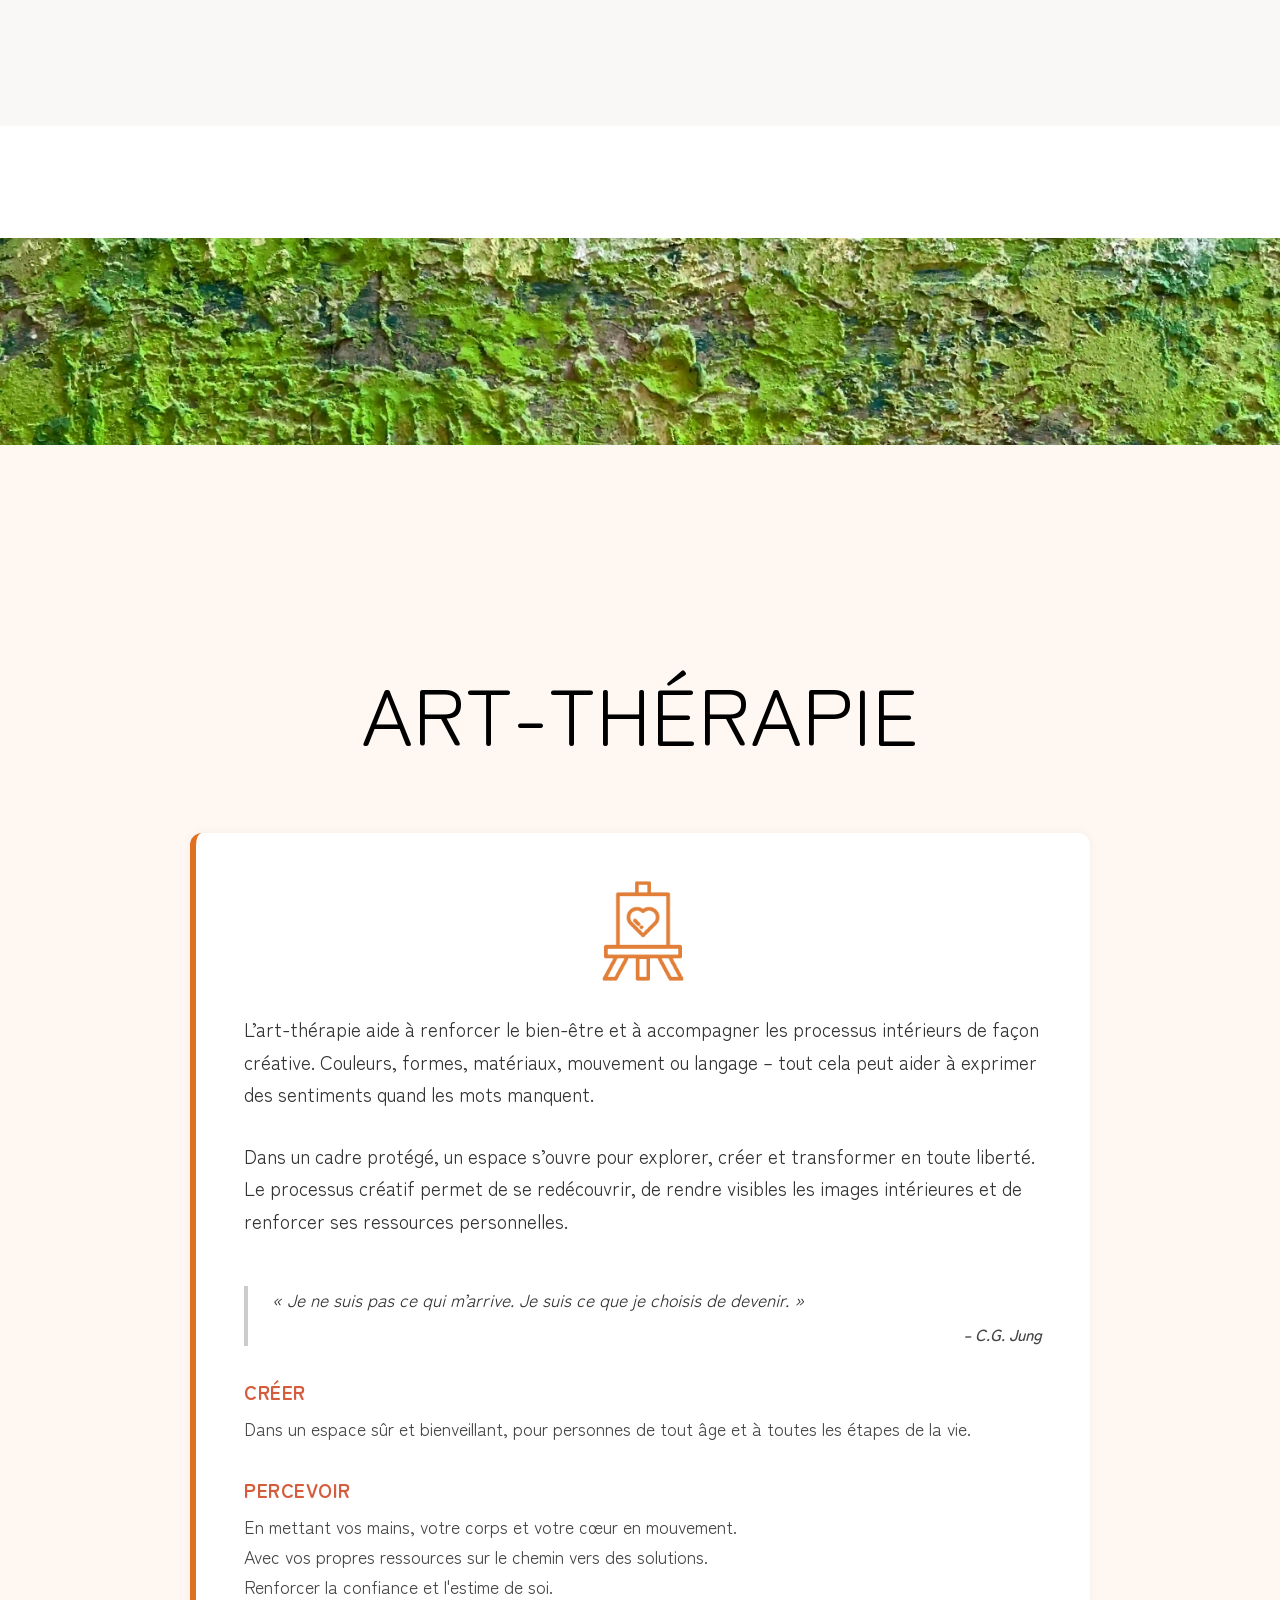
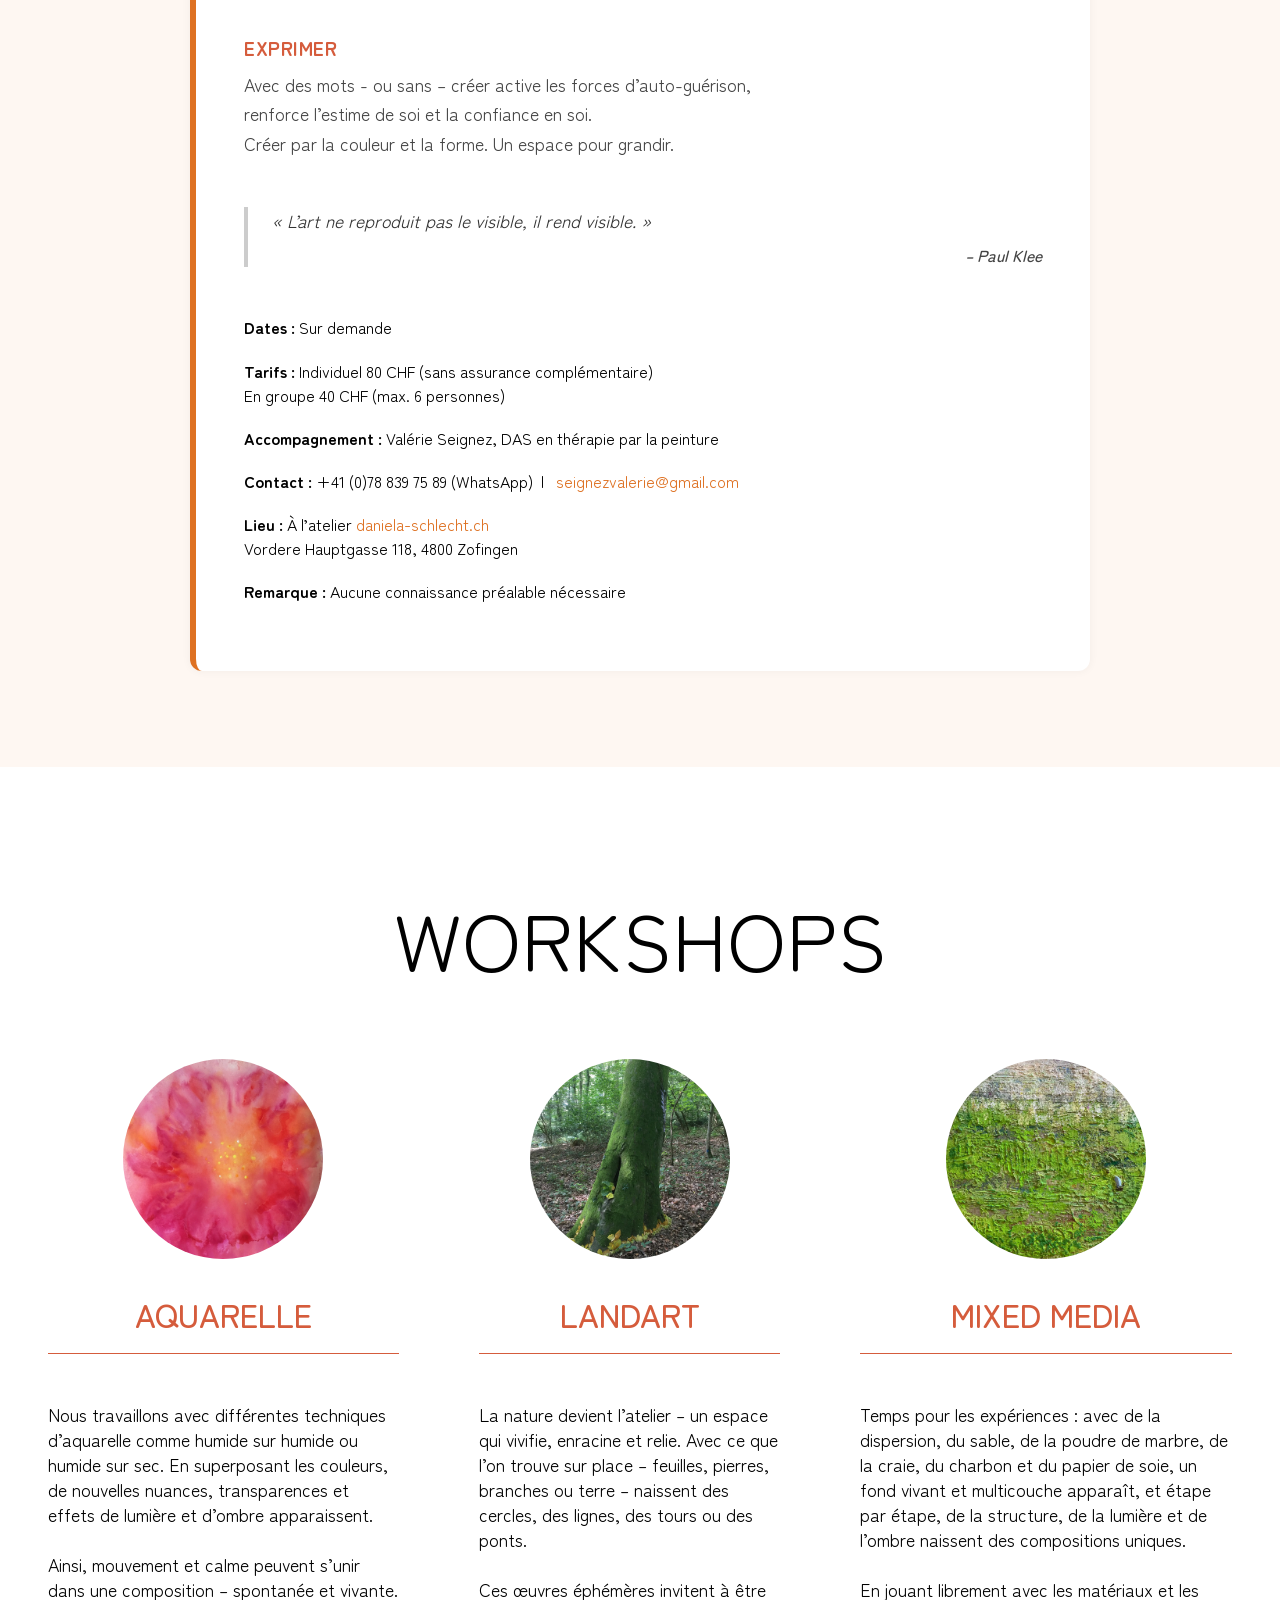
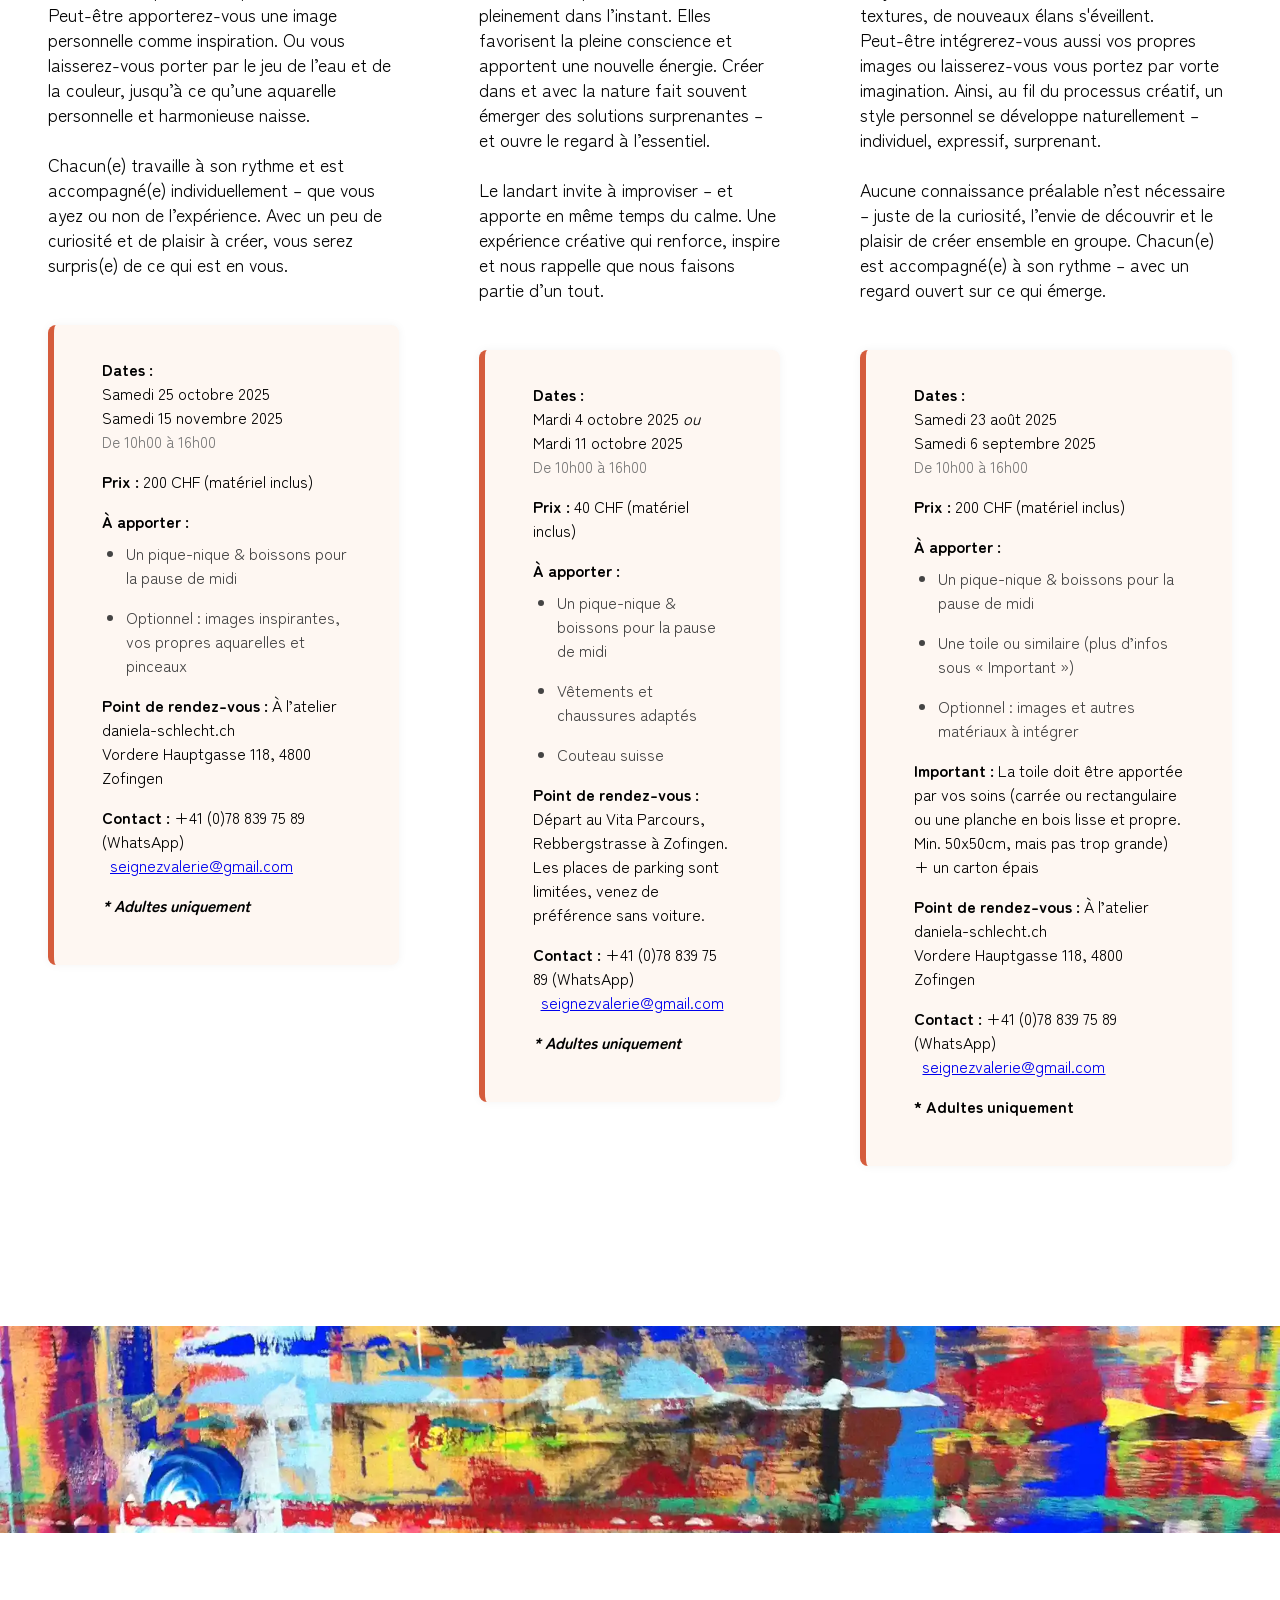
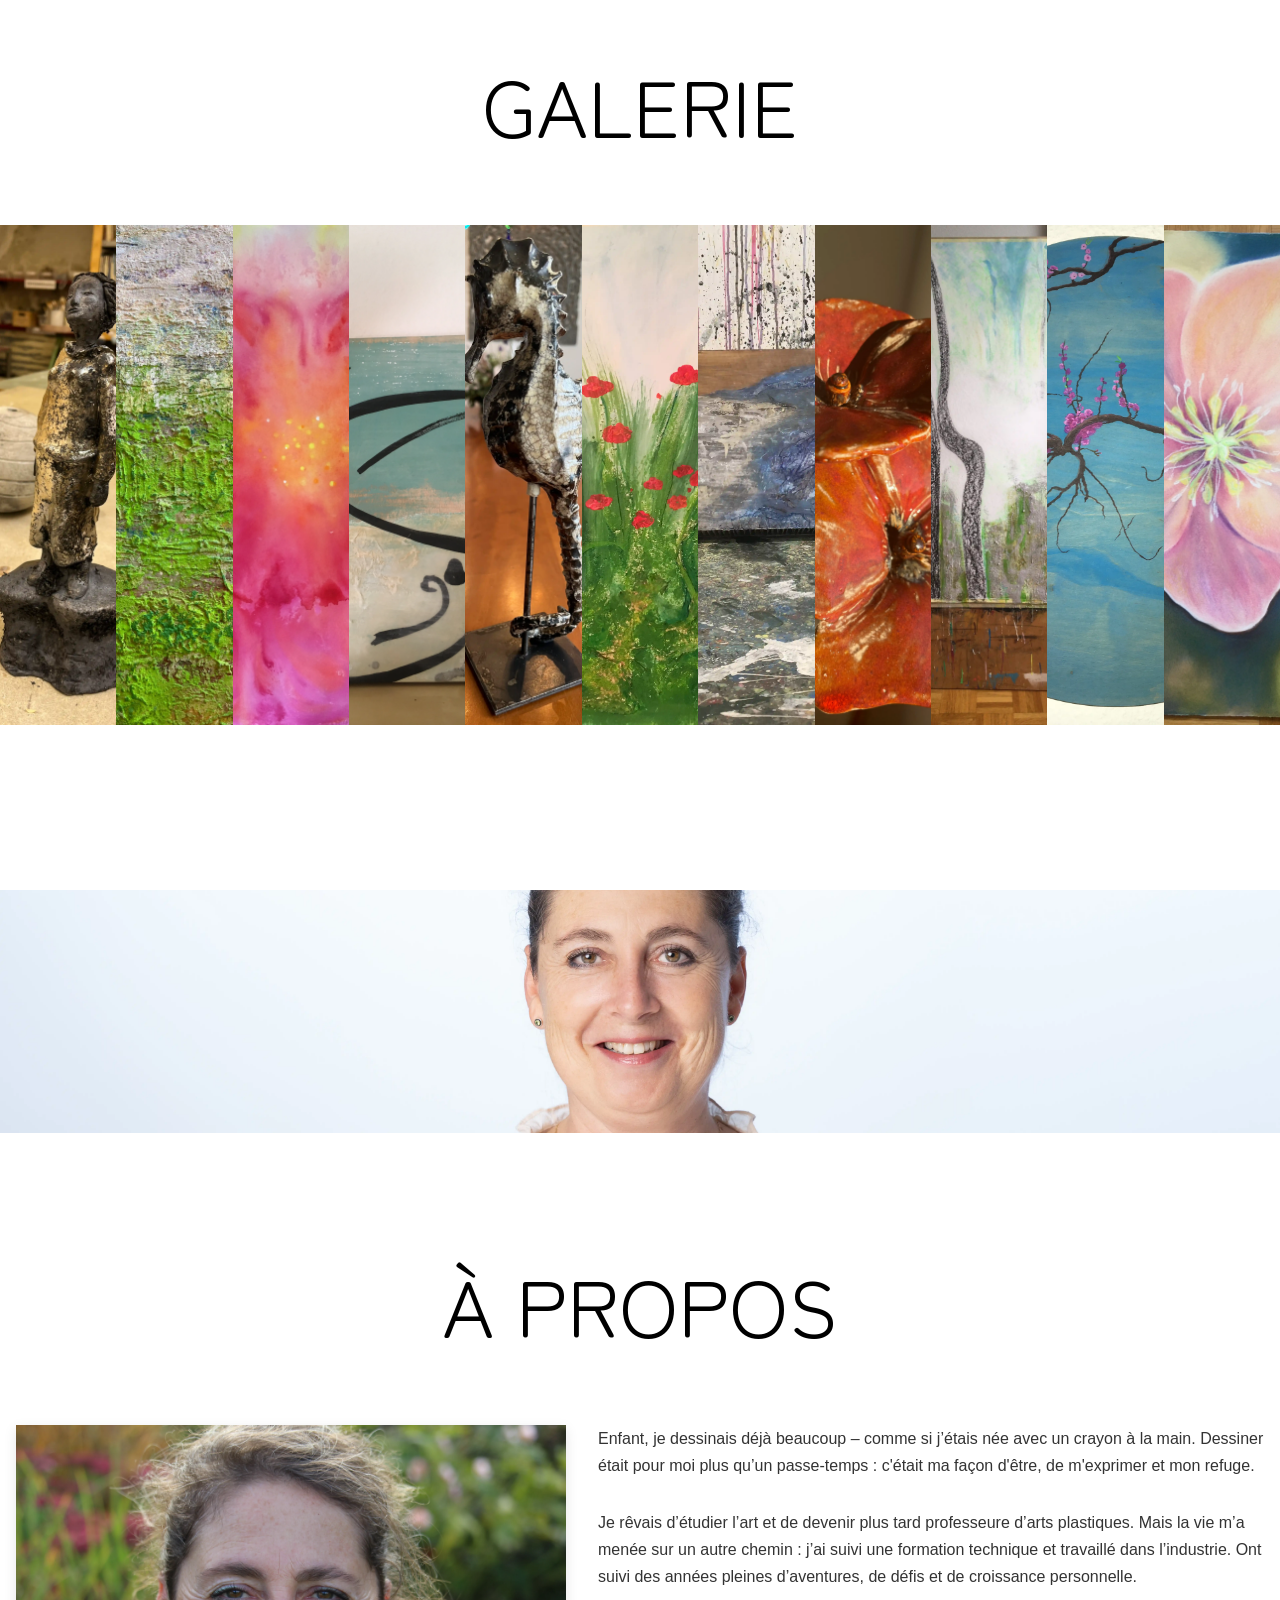
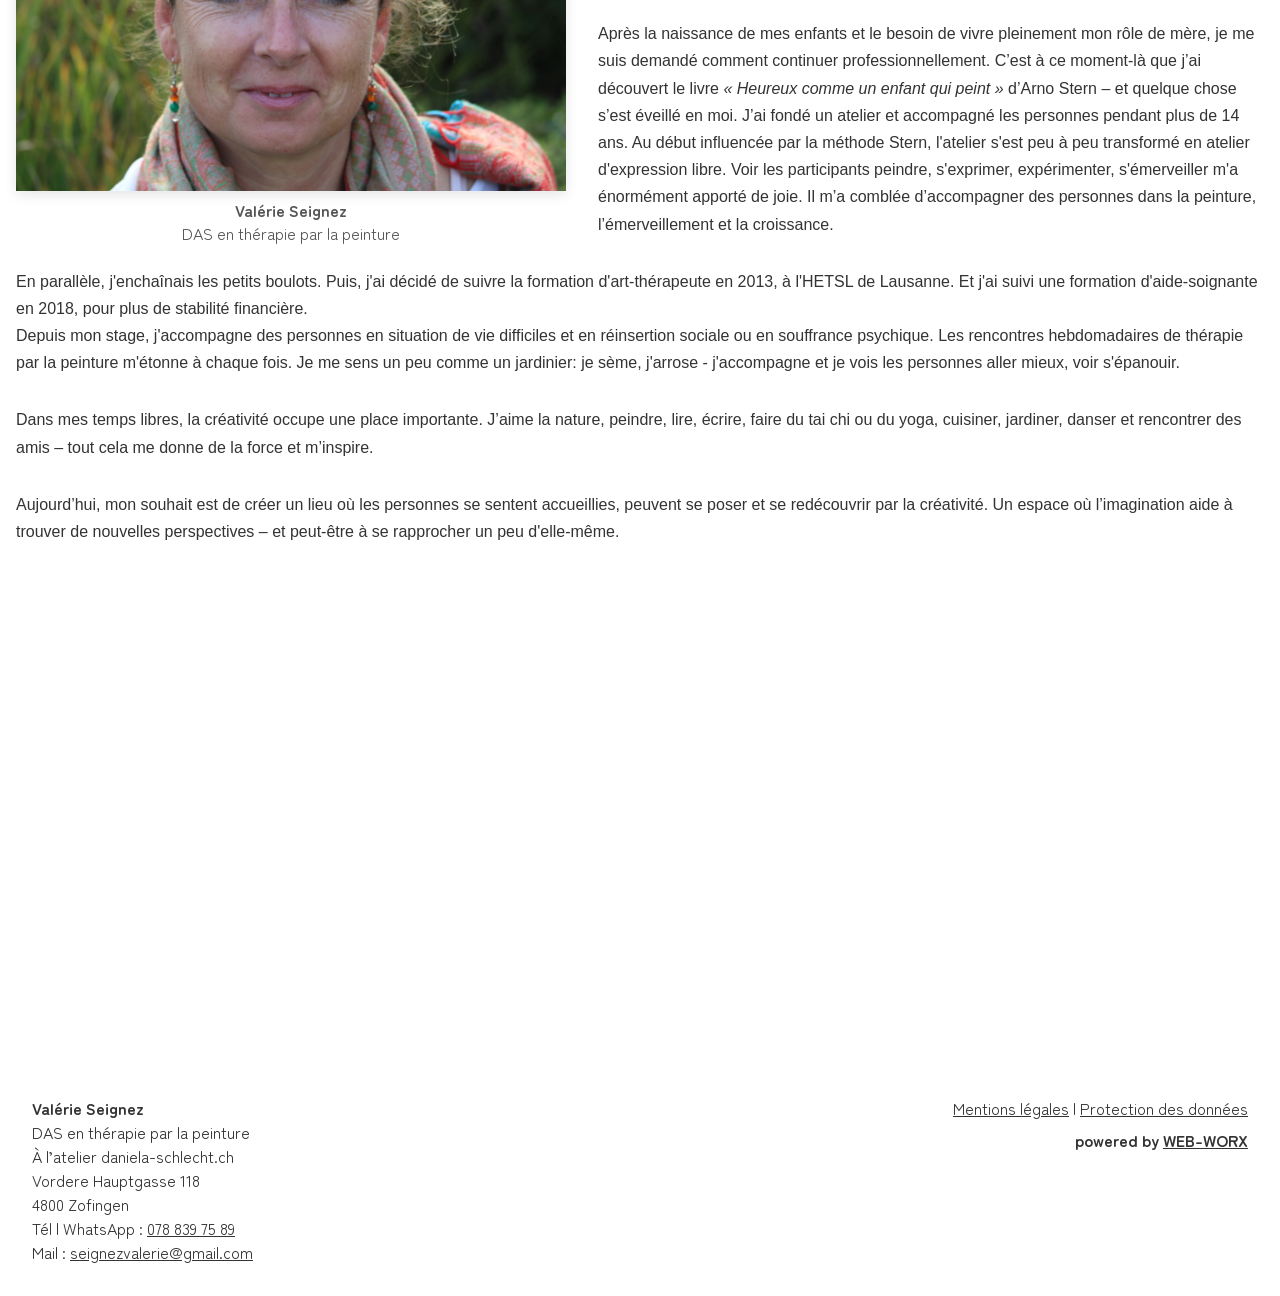
==== commit a0553bf7: "Next Update FR & DE" ====
--- a/français/index.html
+++ b/français/index.html
@@ -71,7 +71,7 @@
                 <div class="info-container">
                 <div class="info-text">
                     <h1>Expression Atelier <br> par Valérie Seignez</h1>
-                    <h2>Créer par la couleur et la forme dans un espace de croissance</h2>
+                    <h2>Créer par la couleur et la forme dans un espace créatif</h2>
                 </div>
                 <div class="info-image">
                     <img src="../media/gemaelde.webp" alt="Une toile avec une peinture colorée de Valérie Seignez">
@@ -140,10 +140,10 @@
                     <h5>PERCEVOIR</h5>
                     <p>En mettant vos mains, votre corps et votre cœur en mouvement.<br>
                     Avec vos propres ressources sur le chemin vers des solutions.<br>
-                    Renforcer la confiance en soi.</p>
+                    Renforcer la confiance et l'estime de soi.</p>
 
                     <h5>EXPRIMER</h5>
-                    <p>Verbalement et non verbalement – créer active les forces d’auto-guérison,<br>
+                    <p>Avec des mots - ou sans – créer active les forces d’auto-guérison,<br>
                     renforce l’estime de soi et la confiance en soi.<br>
                     Créer par la couleur et la forme. Un espace pour grandir.</p>
                 </div>
@@ -156,8 +156,8 @@
                 <ul class="maltherapie-info">
                     <li><strong>Dates :</strong> Sur demande</li>
                     <li><strong>Tarifs :</strong> Individuel 80 CHF (sans assurance complémentaire)<br>En groupe 40 CHF (max. 6 personnes)</li>
-                    <li><strong>Direction :</strong> Valérie Seignez, diplômée en art-thérapie</li>
-                    <li><strong>Contact :</strong> +41 (0)78 839 75 89 &nbsp; | &nbsp; <a href="mailto:seignezvalerie@gmail.com">seignezvalerie@gmail.com</a></li>
+                    <li><strong>Accompagnement :</strong> Valérie Seignez, DAS en thérapie par la peinture</li>
+                    <li><strong>Contact :</strong> +41 (0)78 839 75 89 (WhatsApp)&nbsp; | &nbsp; <a href="mailto:seignezvalerie@gmail.com">seignezvalerie@gmail.com</a></li>
                     <li><strong>Lieu :</strong> À l’atelier <a href="https://daniela-schlecht.ch" target="_blank">daniela-schlecht.ch</a><br>Vordere Hauptgasse 118, 4800 Zofingen</li>
                     <li><strong>Remarque :</strong> Aucune connaissance préalable nécessaire</li>
                 </ul>
@@ -189,17 +189,17 @@
 
                             <ul class="workshop-info">
                             <li><strong>Dates :</strong> <br>Samedi 25 octobre 2025<br>Samedi 15 novembre 2025<br>
-                                <span class="subtext">De 10h00 à 16h00 chaque jour</span>
+                                <span class="subtext">De 10h00 à 16h00</span>
                             </li>
                             <li><strong>Prix :</strong> 200 CHF (matériel inclus)</li>
                             <li><strong>À apporter :</strong>
                                 <ul>
-                                <li>Un pique-nique pour la pause de midi</li>
+                                <li>Un pique-nique & boissons pour la pause de midi</li>
                                 <li>Optionnel : images inspirantes, vos propres aquarelles et pinceaux</li>
                                 </ul>
                             </li>
-                            <li><strong>Restauration :</strong> Boissons et snacks disponibles</li>
                             <li><strong>Point de rendez-vous :</strong> À l’atelier daniela-schlecht.ch<br>Vordere Hauptgasse 118, 4800 Zofingen</li>
+                            <li><strong>Contact :</strong> +41 (0)78 839 75 89 (WhatsApp)&nbsp; <br> &nbsp; <a href="mailto:seignezvalerie@gmail.com">seignezvalerie@gmail.com</a></li>
                             <li><strong><i>* Adultes uniquement</i></strong></li>
                             </ul>
                         </div>
@@ -224,18 +224,19 @@
 
                             <ul class="workshop-info">
                             <li><strong>Dates :</strong> <br>Mardi 4 octobre 2025 <i>ou</i><br>Mardi 11 octobre 2025<br>
-                                <span class="subtext">De 10h00 à 16h00 chaque jour</span>
+                                <span class="subtext">De 10h00 à 16h00</span>
                             </li>
                             <li><strong>Prix :</strong> 40 CHF (matériel inclus)</li>
                             <li><strong>À apporter :</strong>
                                 <ul>
-                                <li>Pique-nique & boissons</li>
+                                <li>Un pique-nique & boissons pour la pause de midi</li>
                                 <li>Vêtements et chaussures adaptés</li>
                                 <li>Couteau suisse</li>
                                 </ul>
                             </li>
                             <li><strong>Point de rendez-vous :</strong> Départ au Vita Parcours, Rebbergstrasse à Zofingen. Les places de parking sont limitées,
                             venez de préférence sans voiture.</li>
+                            <li><strong>Contact :</strong> +41 (0)78 839 75 89 (WhatsApp)&nbsp; <br> &nbsp; <a href="mailto:seignezvalerie@gmail.com">seignezvalerie@gmail.com</a></li>
                             <li><strong><i>* Adultes uniquement</i></strong></li>
                             </ul>
                         </div>
@@ -247,10 +248,10 @@
                         <div class="strich2"></div>
                         <p>Temps pour les expériences : avec de la dispersion, du sable, de la poudre de marbre, de la craie, du charbon et du papier de soie, un fond vivant et multicouche apparaît, et
                         étape par étape, de la structure, de la lumière et de l’ombre naissent des compositions uniques.<br><br>
-                        En jouant librement avec les matériaux et les textures, de nouveaux élans sont suscités. Peut-être intégrerez-vous aussi vos propres images ou laisserez-vous simplement parler les formes.
+                        En jouant librement avec les matériaux et les textures, de nouveaux élans s'éveillent. Peut-être intégrerez-vous aussi vos propres images ou laisserez-vous vous portez par vorte imagination.
                         Ainsi, au fil du processus créatif, un style personnel se développe naturellement – individuel, expressif, surprenant.<br><br>
                         Aucune connaissance préalable n’est nécessaire – juste de la curiosité, l’envie de découvrir et le plaisir de créer ensemble en groupe.
-                        Chacun(e) est accompagné(e) à son rythme – avec un regard ouvert sur ce qui veut émerger.</p>
+                        Chacun(e) est accompagné(e) à son rythme – avec un regard ouvert sur ce qui émerge.</p>
                         <div class="workshop-box">
                             <!--
                             <h3 class="angeboth3-1">Dates des workshops</h3>
@@ -259,20 +260,20 @@
 
                             <ul class="workshop-info">
                             <li><strong>Dates :</strong> <br>Samedi 23 août 2025 <br>Samedi 6 septembre 2025<br>
-                                <span class="subtext">De 10h00 à 16h00 chaque jour</span>
+                                <span class="subtext">De 10h00 à 16h00</span>
                             </li>
                             <li><strong>Prix :</strong> 200 CHF (matériel inclus)</li>
                             <li><strong>À apporter :</strong>
                                 <ul>
-                                <li>Un pique-nique pour la pause de midi</li>
+                                <li>Un pique-nique & boissons pour la pause de midi</li>
                                 <li>Une toile ou similaire (plus d’infos sous « Important »)</li>
                                 <li>Optionnel : images et autres matériaux à intégrer</li>
                                 </ul>
                             </li>
-                            <li><strong>Restauration :</strong> Boissons et snacks disponibles</li>
                             <li><strong>Important :</strong> La toile doit être apportée par vos soins (carrée ou rectangulaire
                             ou une planche en bois lisse et propre. Min. 50x50cm, mais pas trop grande) + un carton épais</li>
                             <li><strong>Point de rendez-vous :</strong> À l’atelier daniela-schlecht.ch<br>Vordere Hauptgasse 118, 4800 Zofingen</li>
+                            <li><strong>Contact :</strong> +41 (0)78 839 75 89 (WhatsApp)&nbsp; <br> &nbsp; <a href="mailto:seignezvalerie@gmail.com">seignezvalerie@gmail.com</a></li>
                             <li><strong><i></i>* Adultes uniquement</strong></li>
                             </ul>
                         </div>
@@ -338,33 +339,44 @@
             <img src="../media/valerie-seignez.webp" alt="Portrait de Valérie Seignez" class="portrait">
             <div class="portrait-caption">
                 <strong>Valérie Seignez</strong><br>
-                Diplômée en art-thérapie
+                DAS en thérapie par la peinture
             </div>
         </div>
 
         <div class="uebermich-text">
             <p>
-                Déjà enfant, je dessinais avec passion – comme si j’étais née avec un crayon à la main. Dessiner était pour moi plus qu’un passe-temps : c’était l’expression de ma personnalité, mon refuge et ma façon de comprendre le monde.
+                Enfant, je dessinais déjà beaucoup – comme si j’étais née avec un crayon à la main. Dessiner était pour moi plus qu’un passe-temps : c'était ma façon d'être, 
+                de m'exprimer et mon refuge.
             </p>
             <br>
             <p>
-                Je rêvais d’étudier l’art et de devenir plus tard professeure d’arts plastiques. Mais la vie m’a menée sur un autre chemin : j’ai suivi une formation technique et travaillé dans l’industrie. Ont suivi des années pleines d’aventures, de défis et de croissance personnelle.
+                Je rêvais d’étudier l’art et de devenir plus tard professeure d’arts plastiques. Mais la vie m’a menée sur un autre chemin : j’ai suivi une formation technique 
+                et travaillé dans l’industrie. Ont suivi des années pleines d’aventures, de défis et de croissance personnelle.
             </p>
             <br>
             <p>
-                Après la naissance de mes enfants et le besoin d’assumer mon rôle de mère, je me suis demandé comment continuer professionnellement. C’est à ce moment-là que j’ai découvert le livre <em>« Heureux comme un enfant qui peint »</em> d’Arno Stern – et quelque chose s’est éveillé en moi. J’ai fondé un atelier que j’ai dirigé pendant 14 ans. Au début fortement influencée par l’approche de Stern, l’atelier s’est peu à peu transformé en un espace d’expression libre pour la créativité et l’épanouissement. Il m’a comblée d’accompagner des personnes dans la peinture, l’émerveillement et la croissance.
+                Après la naissance de mes enfants et le besoin de vivre pleinement mon rôle de mère, je me suis demandé comment continuer professionnellement. C’est à ce moment-là que 
+                j’ai découvert le livre <em>« Heureux comme un enfant qui peint »</em> d’Arno Stern – et quelque chose s’est éveillé en moi. J’ai fondé un atelier et accompagné les 
+                personnes pendant plus de 14 ans. Au début influencée par la méthode Stern, l'atelier s'est peu à peu transformé en atelier d'expression libre. Voir les participants peindre, 
+                s'exprimer, expérimenter, s'émerveiller m'a énormément apporté de joie. Il m’a comblée d’accompagner des personnes dans la peinture, l’émerveillement et la croissance.
             </p>
             <br>
             <p>
-                En 2013, j’ai commencé ma formation en art-thérapie à la HETSL à Lausanne, en 2018 je l’ai complétée par une formation d’aide-soignante pour assurer une stabilité financière supplémentaire. Depuis mon stage, je travaille avec des personnes en situation de précarité psychique ou sociale. Les rencontres hebdomadaires d’art-thérapie sont pour moi comme jardiner : je sème, j’accompagne – et je vois les personnes s’épanouir.
+                En parallèle, j'enchaînais les petits boulots. Puis, j'ai décidé de suivre la formation d'art-thérapeute en 2013, à l'HETSL  de Lausanne. Et j'ai suivi 
+                une formation d'aide-soignante en 2018, pour plus de stabilité financière.<br>
+                Depuis mon stage, j'accompagne des personnes en situation de vie difficiles et en réinsertion sociale ou en souffrance psychique. Les rencontres 
+                hebdomadaires de thérapie par la peinture m'étonne à chaque fois. Je me sens un peu comme un jardinier: je sème, j'arrose - 
+                j'accompagne et je vois les personnes aller mieux, voir s'épanouir.
             </p>
             <br>
             <p>
-                Dans ma vie privée aussi, la créativité occupe une place importante. J’aime la nature, peindre, lire, écrire, faire du tai chi ou du yoga, cuisiner, jardiner, danser et rencontrer des amis – tout cela me donne de la force et m’inspire.
+                Dans mes temps libres, la créativité occupe une place importante. J’aime la nature, peindre, lire, écrire, faire du tai chi ou du yoga, cuisiner, jardiner, 
+                danser et rencontrer des amis – tout cela me donne de la force et m’inspire.
             </p>
             <br>
             <p>
-                Aujourd’hui, mon souhait est de créer un lieu où les personnes se sentent accueillies, peuvent se poser et se redécouvrir par la créativité. Un espace où l’imagination aide à trouver de nouvelles perspectives – et peut-être à se rapprocher un peu de soi-même.
+                Aujourd’hui, mon souhait est de créer un lieu où les personnes se sentent accueillies, peuvent se poser et se redécouvrir par la créativité. Un espace où 
+                l’imagination aide à trouver de nouvelles perspectives – et peut-être à se rapprocher un peu d'elle-même.
             </p>
         </div>
     </div>
@@ -383,11 +395,11 @@
         <div class="footer-container">
             <div class="footer-contact">
             <p><strong>Valérie Seignez</strong><br>
-                Diplômée en art-thérapie<br>
+                DAS en thérapie par la peinture<br>
                 À l’atelier daniela-schlecht.ch<br>
                 Vordere Hauptgasse 118<br>
                 4800 Zofingen<br>
-                Tél : <a href="tel:+41788397589">078 839 75 89</a><br>
+                Tél | WhatsApp : <a href="tel:+41788397589">078 839 75 89</a><br>
                 Mail : <a href="mailto:seignezvalerie@gmail.com">seignezvalerie@gmail.com</a>
             </p>
             </div>
--- a/styles.css
+++ b/styles.css
@@ -722,7 +722,7 @@
     width: 100%;
     text-align: center;
     display: none;
-    margin-top: 4rem;
+    margin-top: 3rem;
   }
   .nav-links a {
     font-size: 1.1rem;
@@ -735,7 +735,7 @@
         order: 2;
         font-size: 1.2rem;
         margin-top: auto;
-        margin-bottom: 3rem;
+        margin-bottom: 6rem;
     }
 
     main {
@@ -779,6 +779,13 @@
     h4 {
         font-size: 4rem;
     }
+  .maltherapie-box {
+    padding: 3rem 1rem;
+  }
+  .workshop-box {
+  padding: 2rem 1rem;
+}
+
 }
 @media (max-width: 500px) {
     h1 {
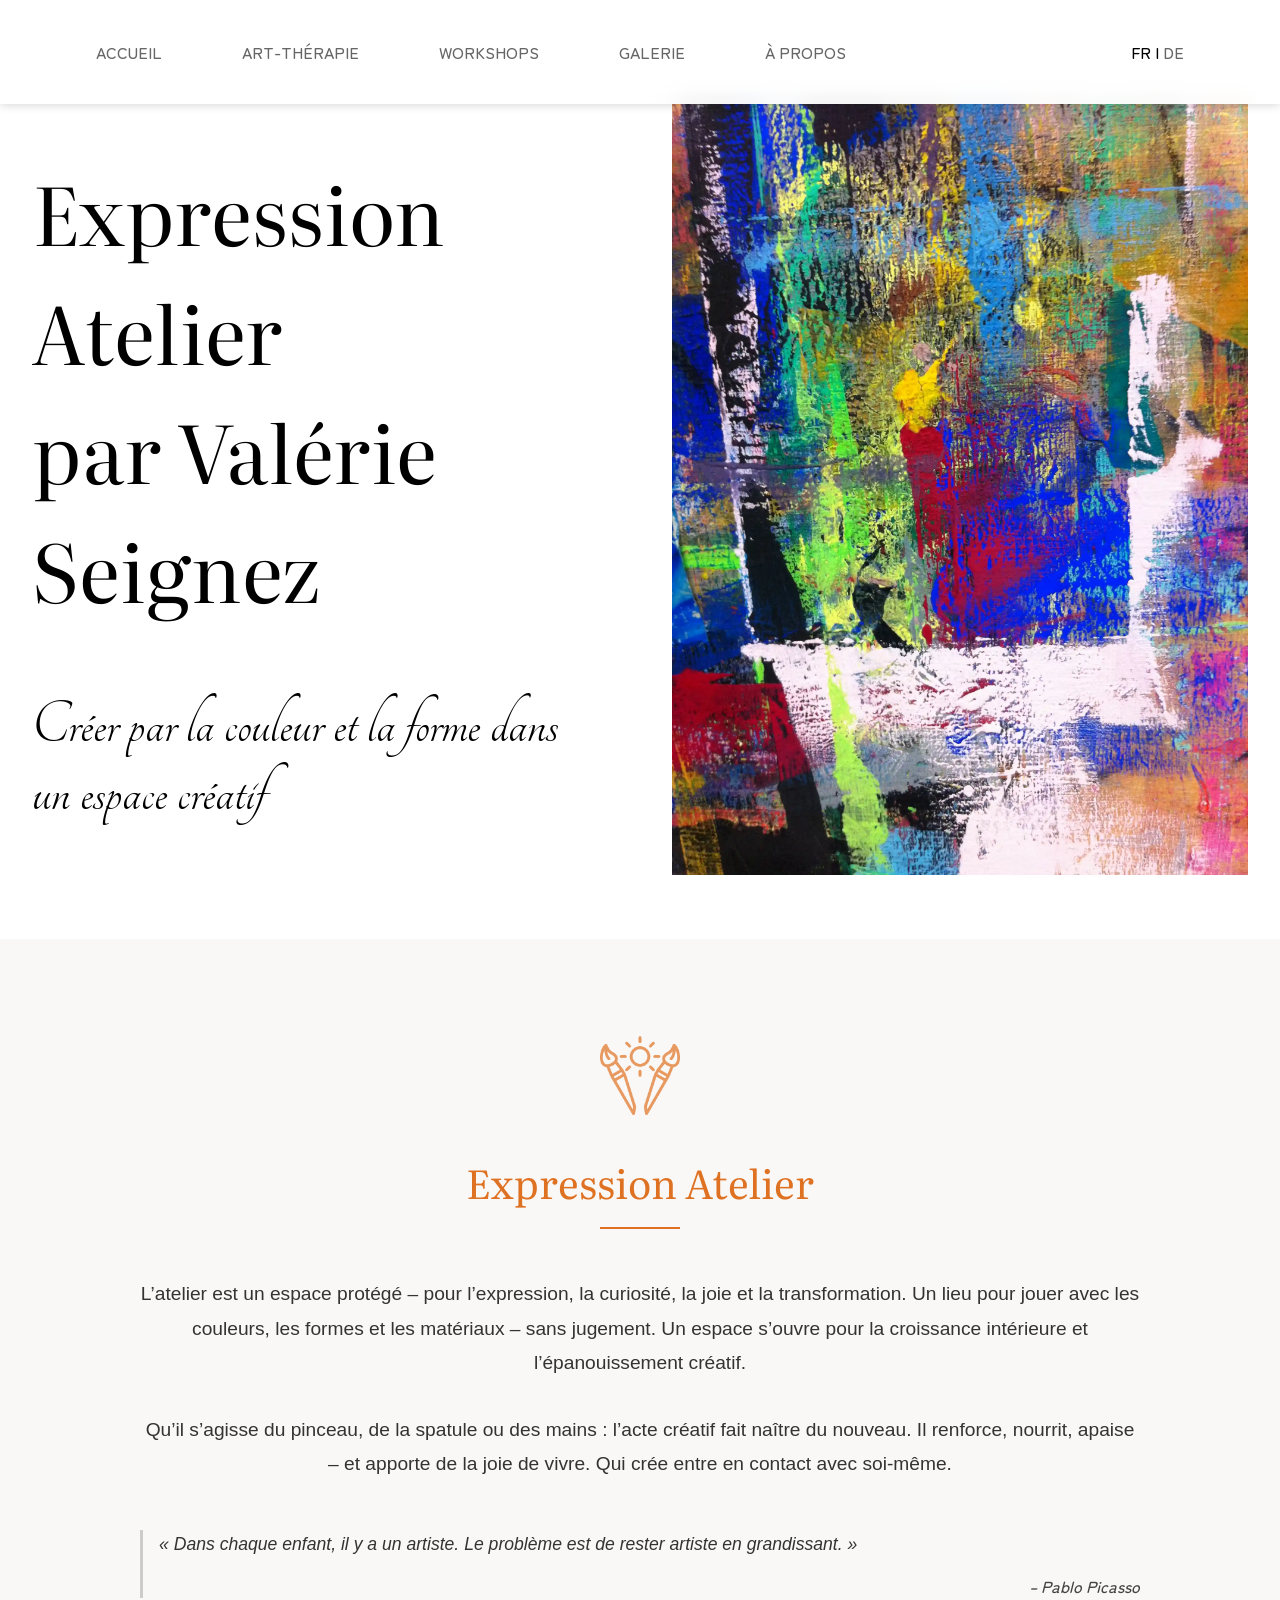
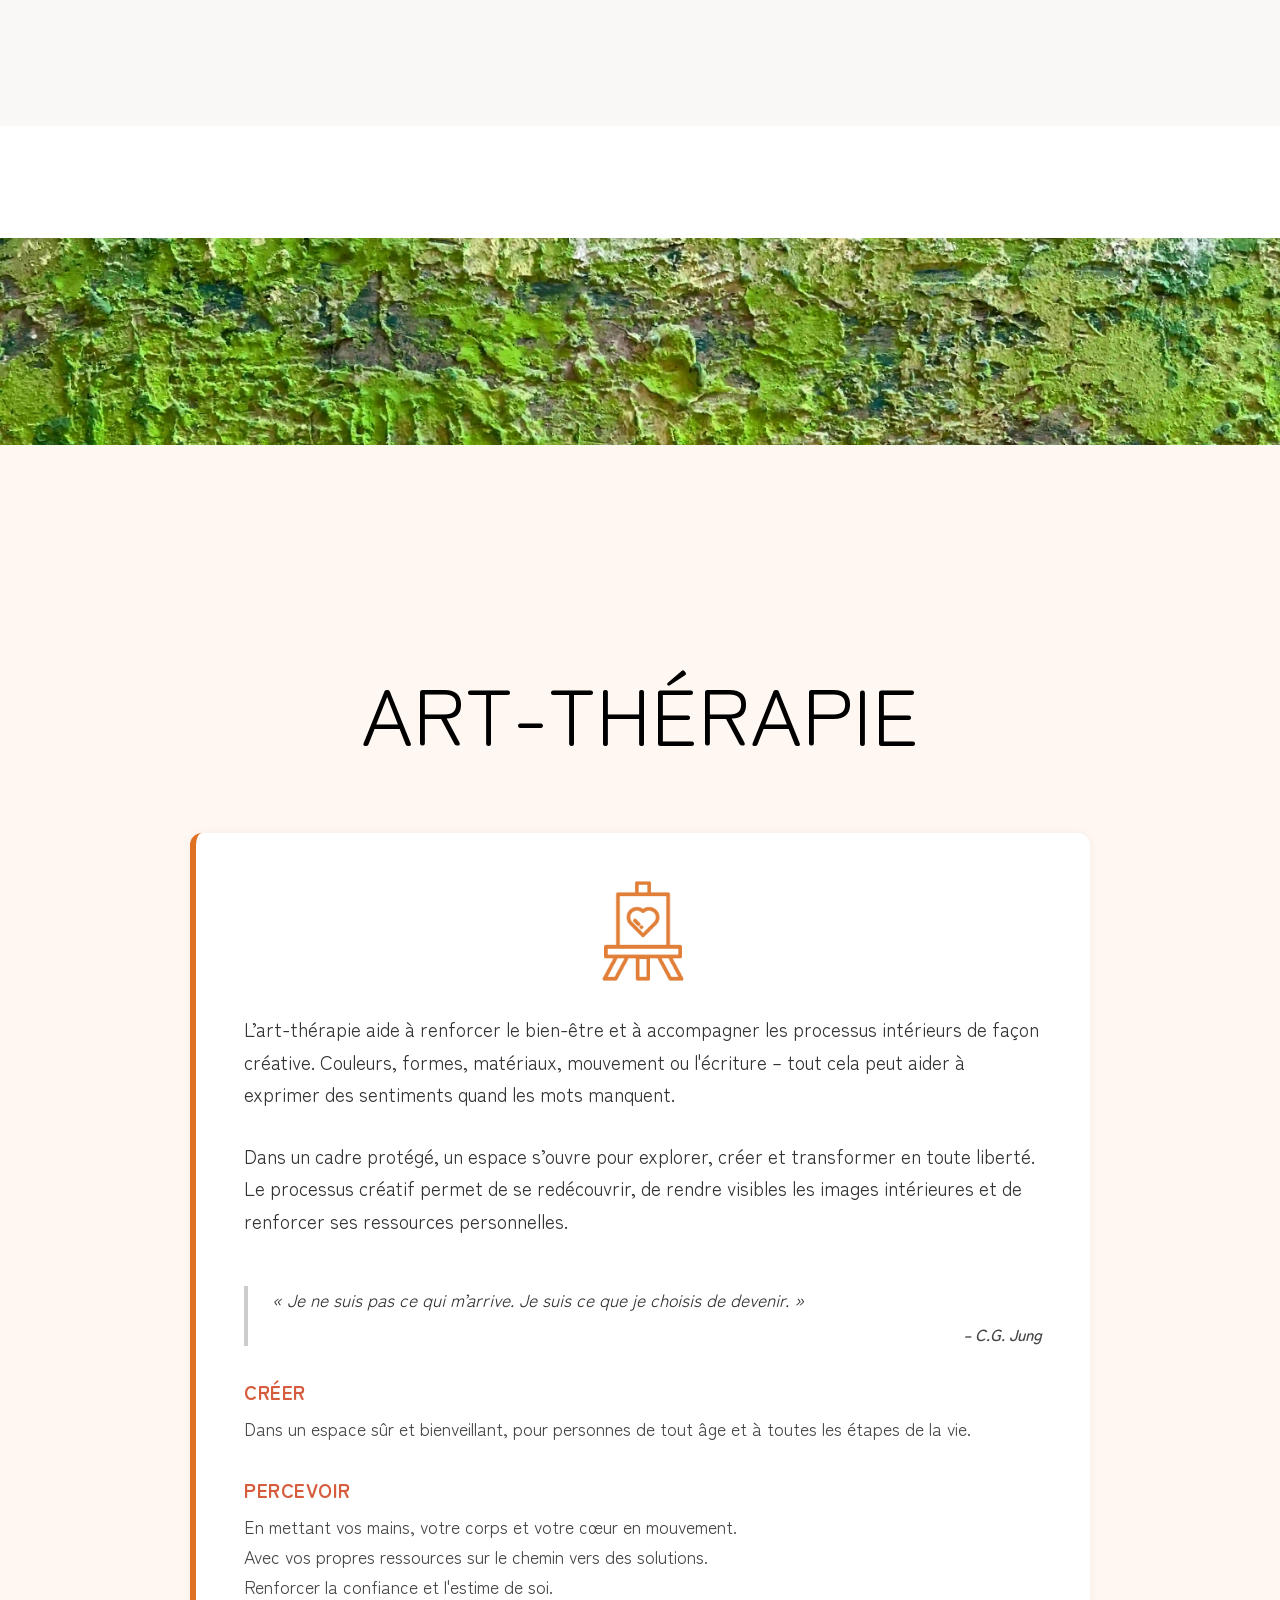
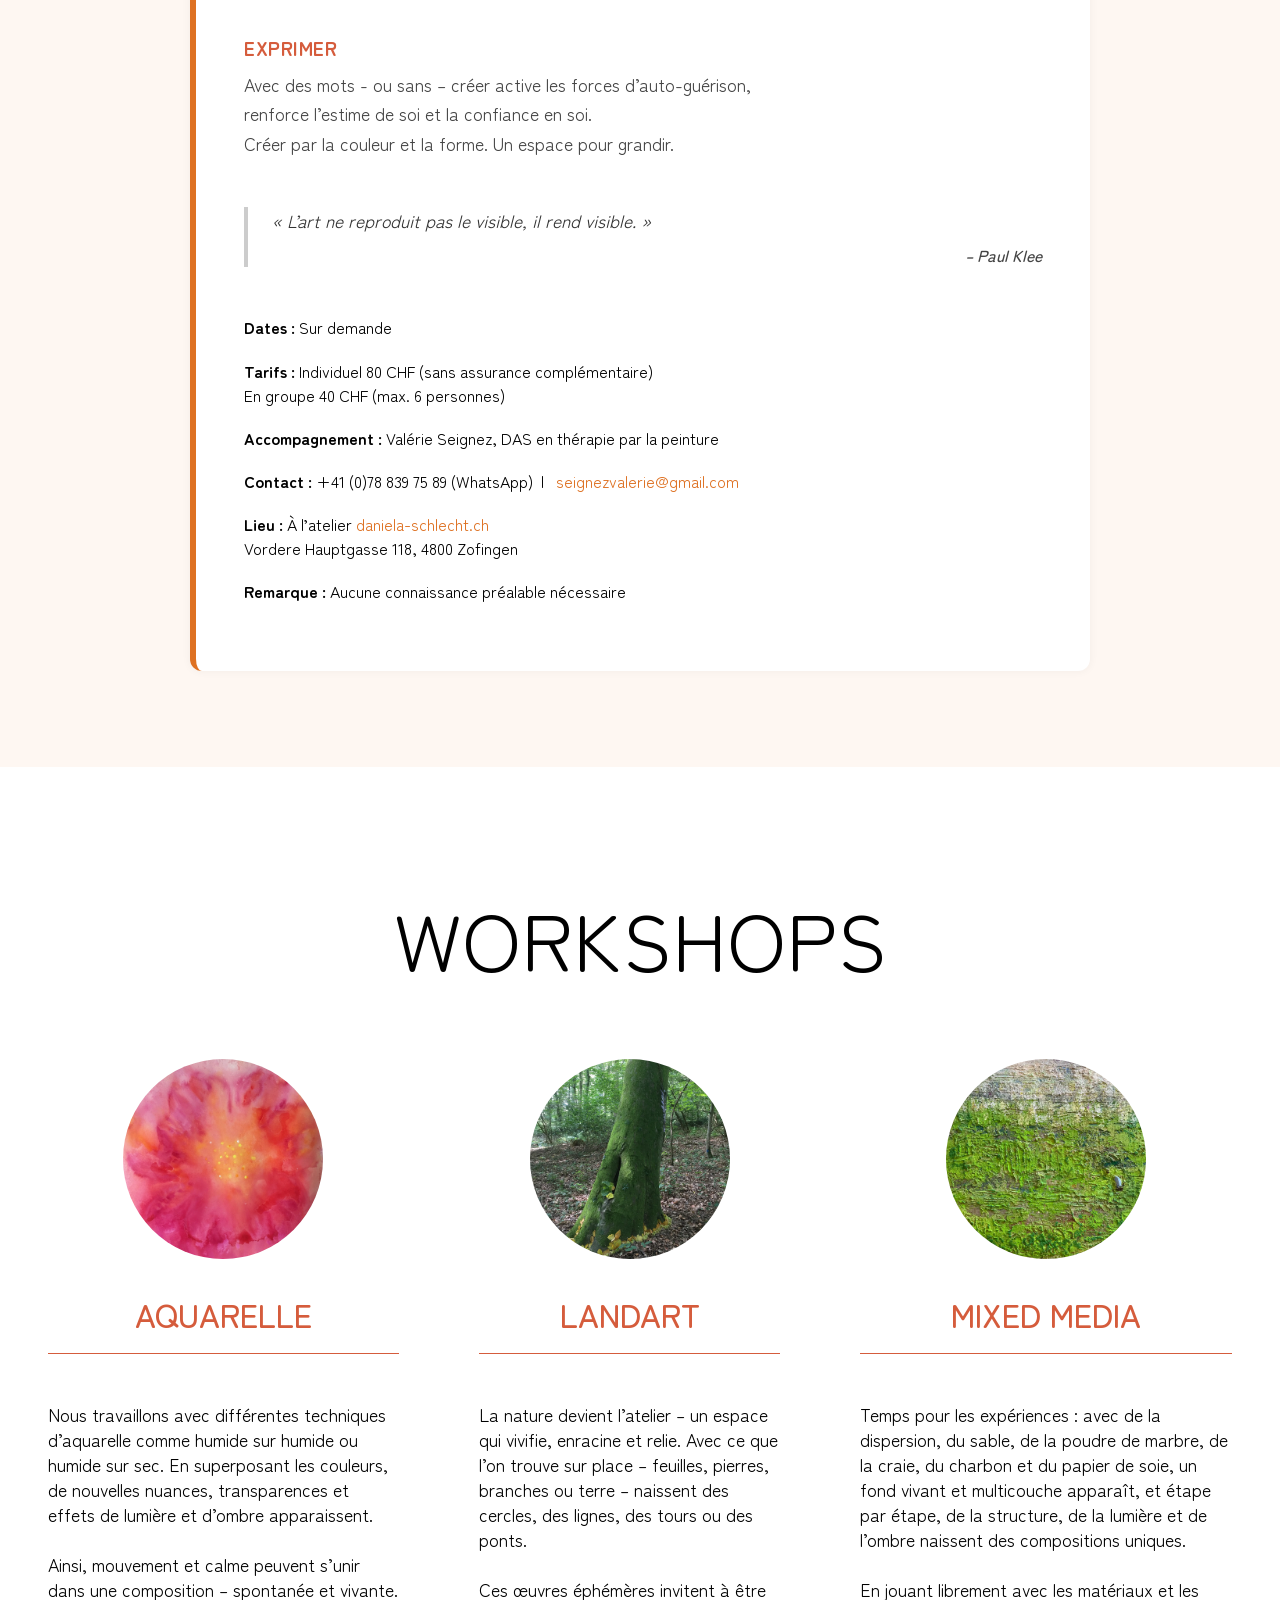
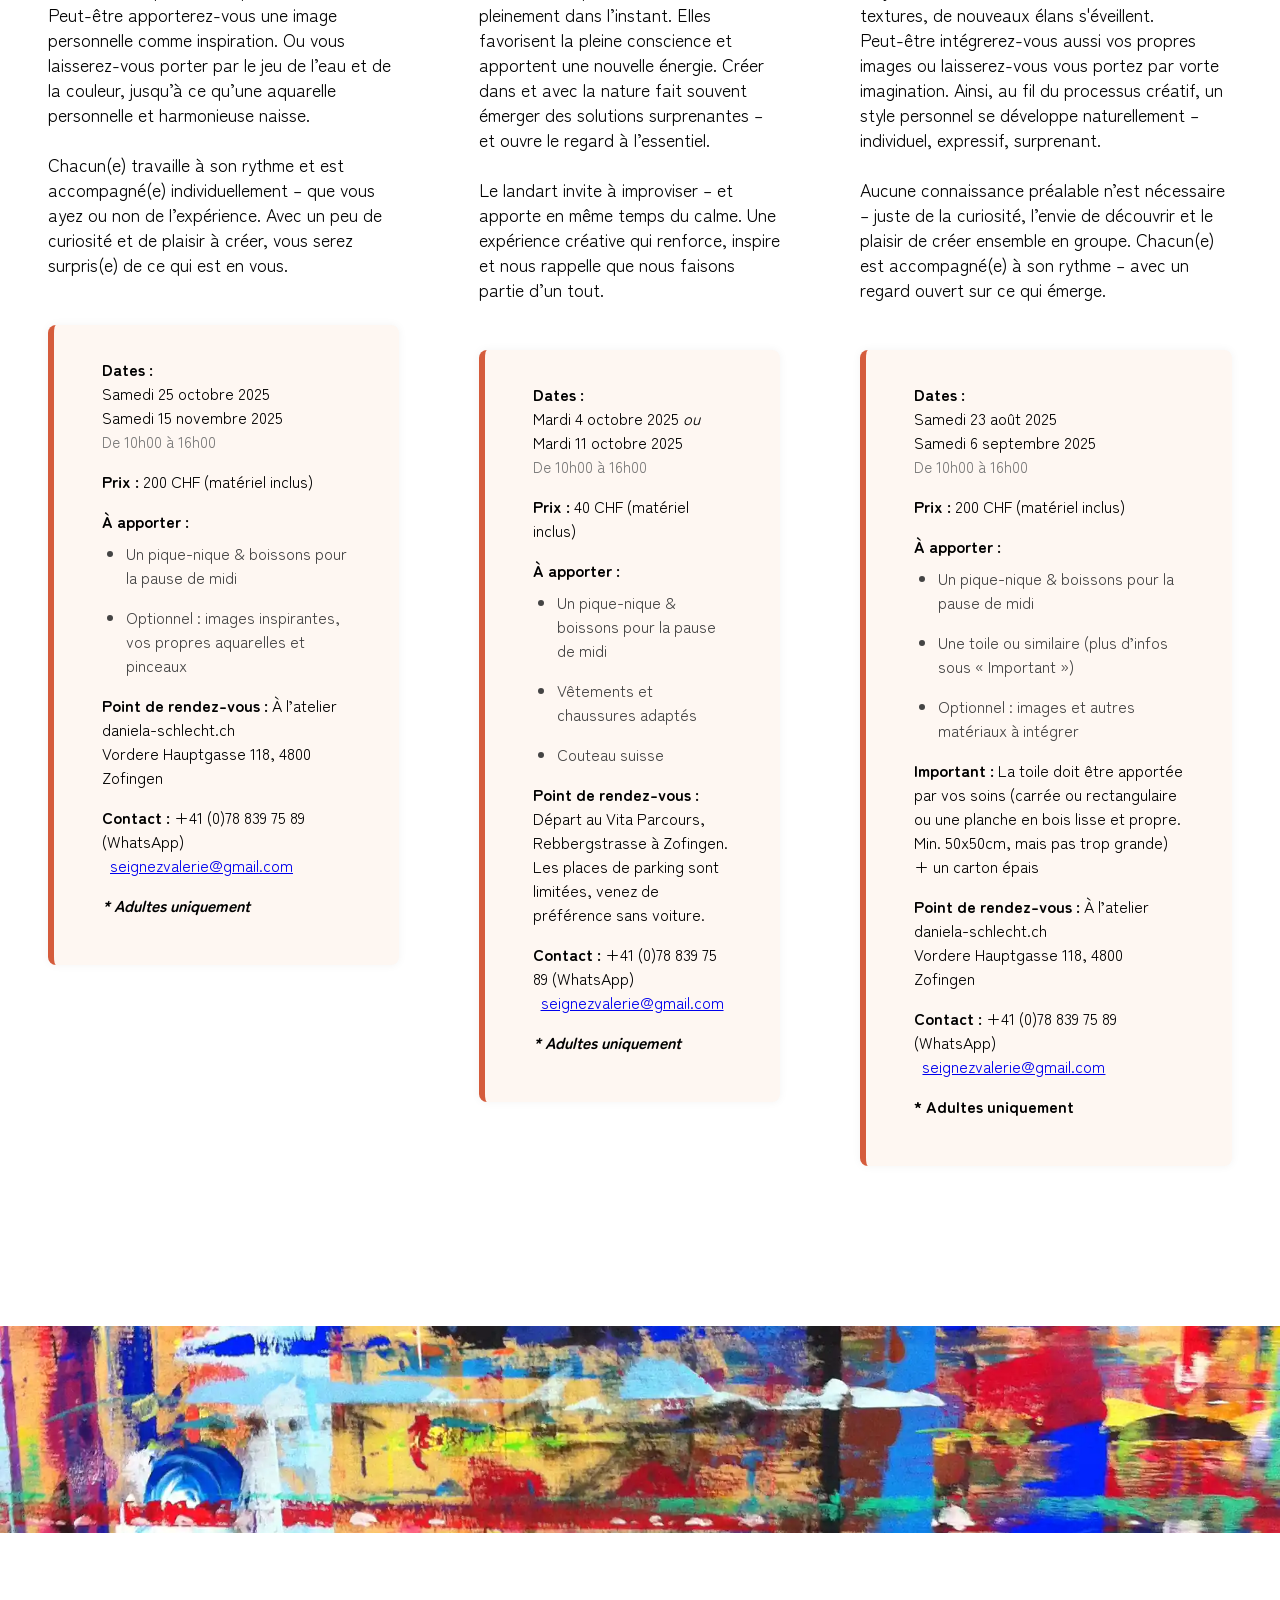
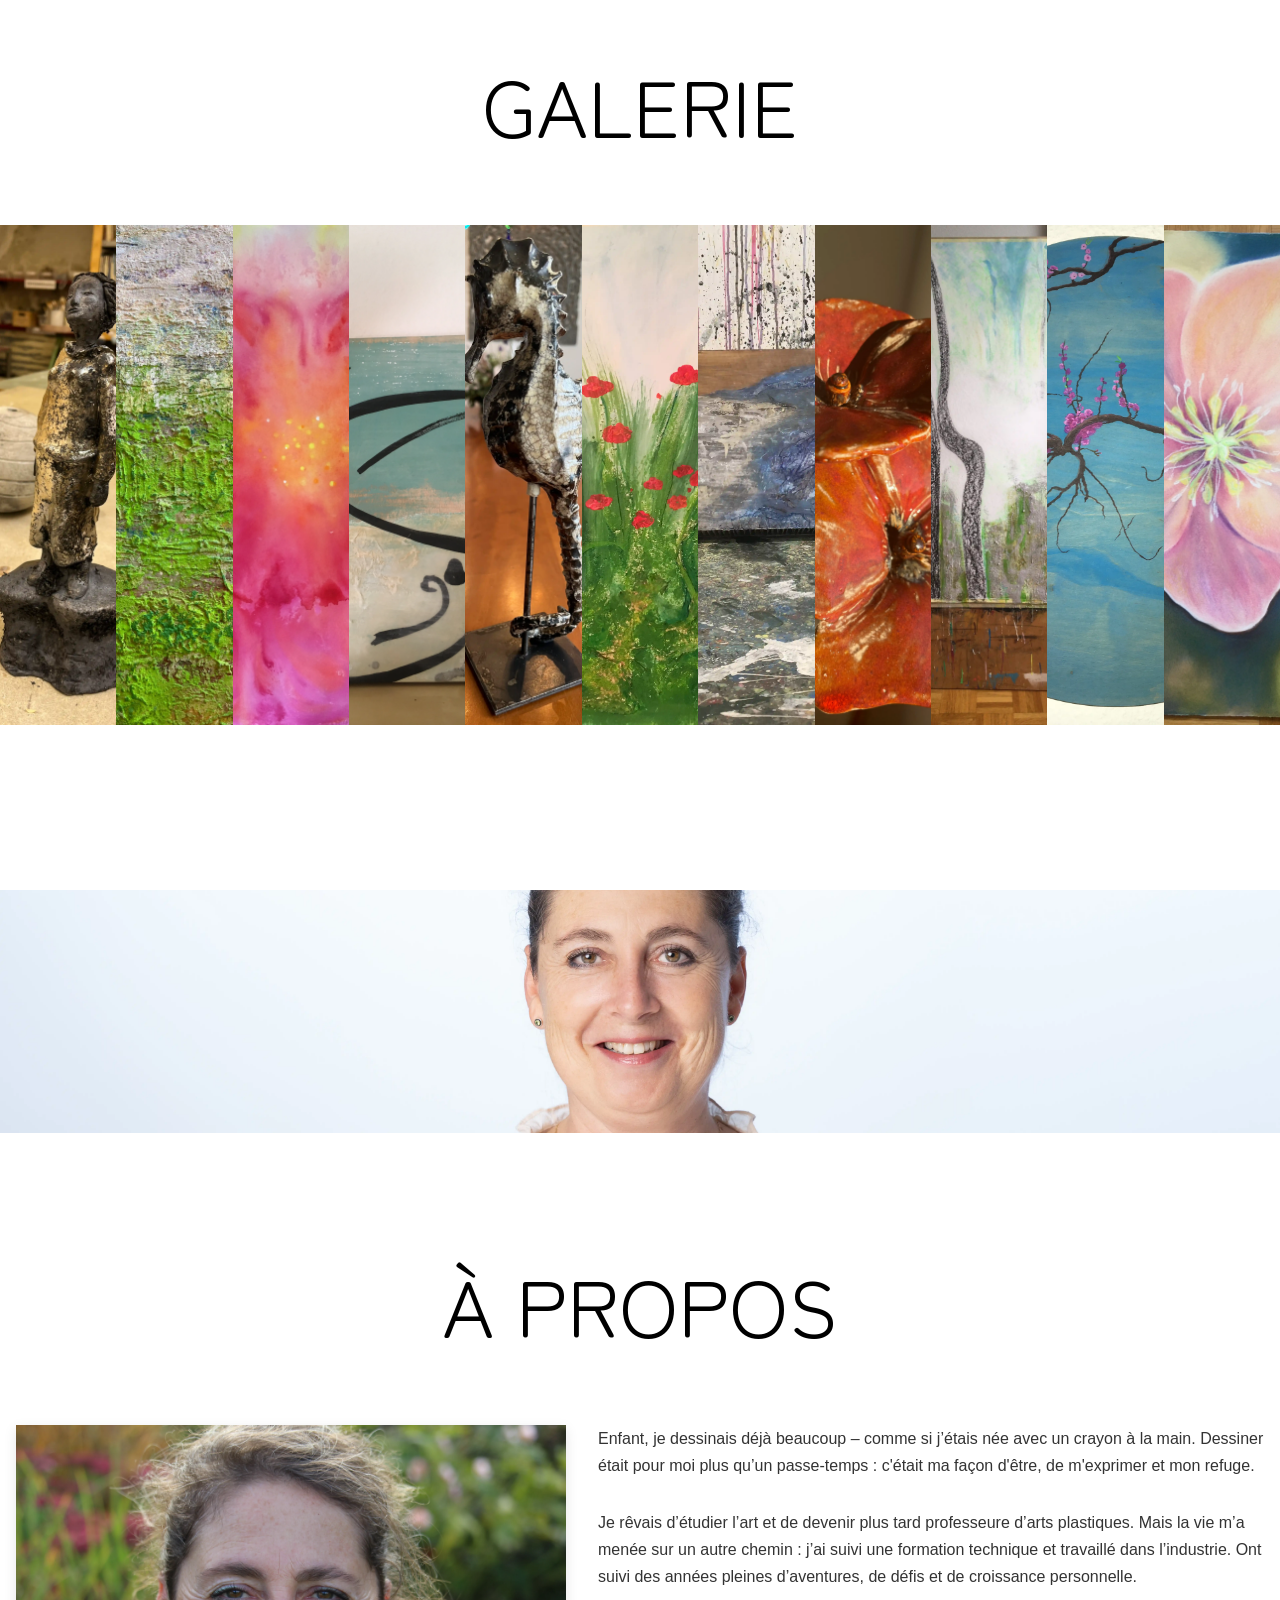
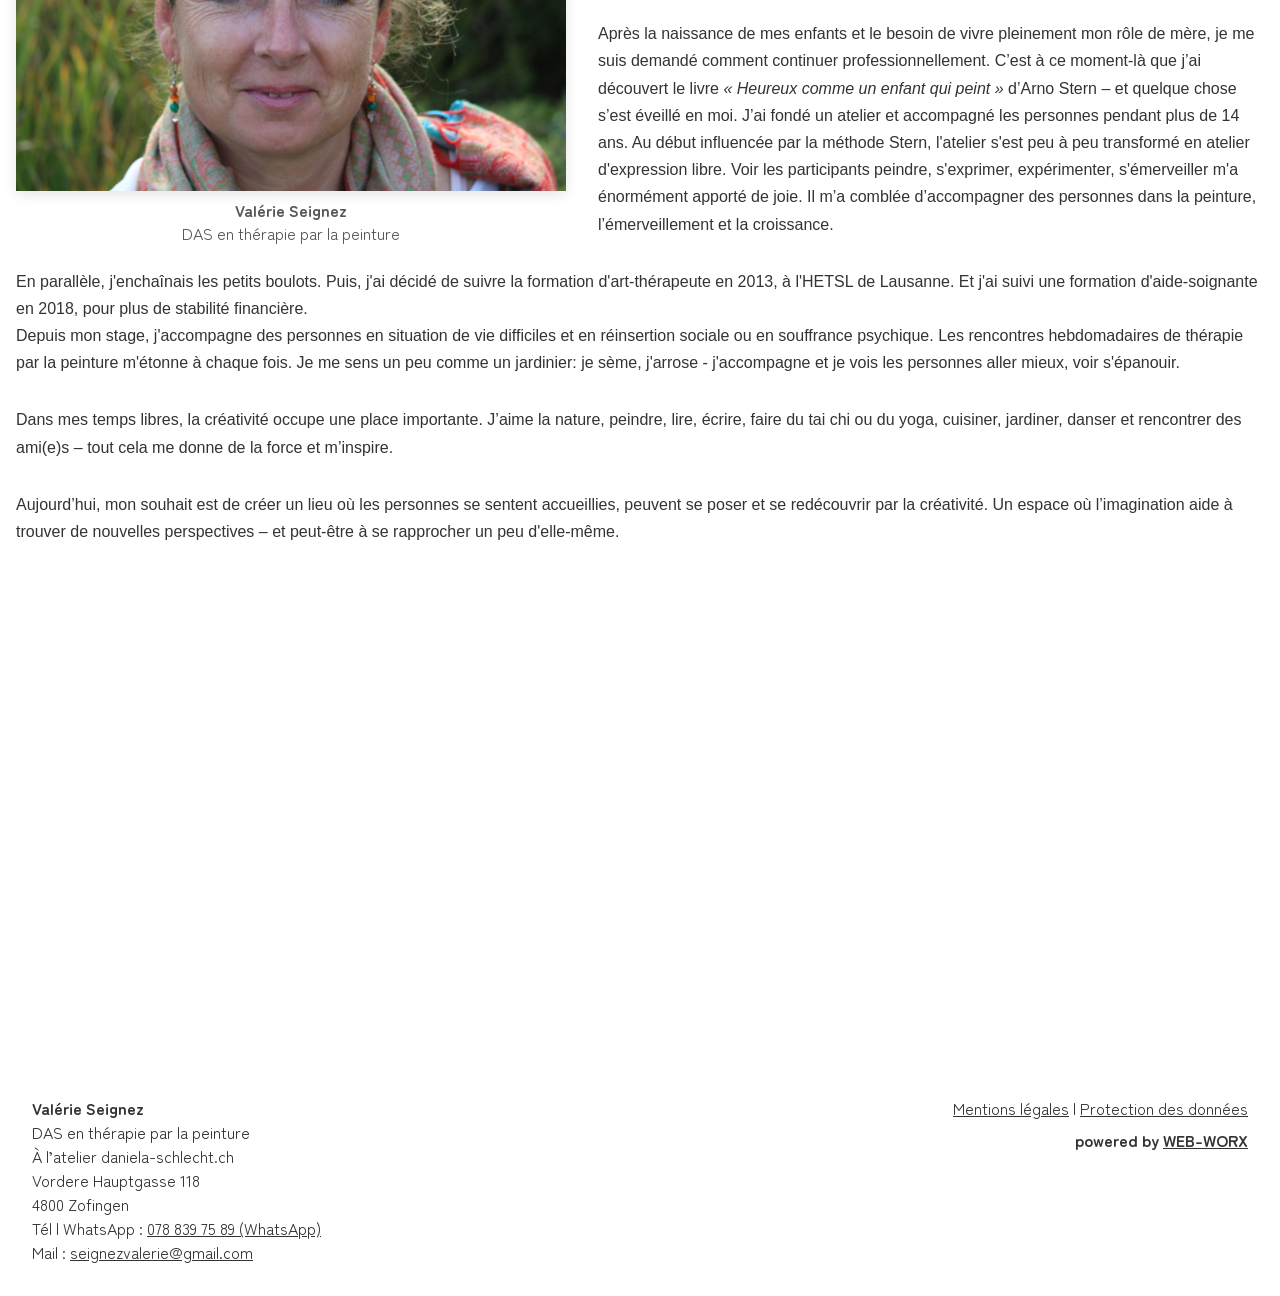
==== commit 11cb0e27: "Letztes Update" ====
--- a/français/index.html
+++ b/français/index.html
@@ -91,7 +91,7 @@
                 <p>
                     L’atelier est un espace protégé – pour l’expression, la curiosité, la joie et la transformation.  
                     Un lieu pour jouer avec les couleurs, les formes et les matériaux – sans jugement.  
-                    Ici, un espace s’ouvre pour la croissance intérieure et l’épanouissement créatif.
+                    Un espace s’ouvre pour la croissance intérieure et l’épanouissement créatif.
                 </p>
 
                 <p>
@@ -120,7 +120,7 @@
 
                 <p>
                     L’art-thérapie aide à renforcer le bien-être et à accompagner les processus intérieurs de façon créative.  
-                    Couleurs, formes, matériaux, mouvement ou langage – tout cela peut aider à exprimer des sentiments quand les mots manquent.
+                    Couleurs, formes, matériaux, mouvement ou l'écriture – tout cela peut aider à exprimer des sentiments quand les mots manquent.
                 </p>
 
                 <p>
@@ -371,7 +371,7 @@
             <br>
             <p>
                 Dans mes temps libres, la créativité occupe une place importante. J’aime la nature, peindre, lire, écrire, faire du tai chi ou du yoga, cuisiner, jardiner, 
-                danser et rencontrer des amis – tout cela me donne de la force et m’inspire.
+                danser et rencontrer des ami(e)s – tout cela me donne de la force et m’inspire.
             </p>
             <br>
             <p>
@@ -399,7 +399,7 @@
                 À l’atelier daniela-schlecht.ch<br>
                 Vordere Hauptgasse 118<br>
                 4800 Zofingen<br>
-                Tél | WhatsApp : <a href="tel:+41788397589">078 839 75 89</a><br>
+                Tél | WhatsApp : <a href="tel:+41788397589">078 839 75 89 (WhatsApp)</a><br>
                 Mail : <a href="mailto:seignezvalerie@gmail.com">seignezvalerie@gmail.com</a>
             </p>
             </div>
